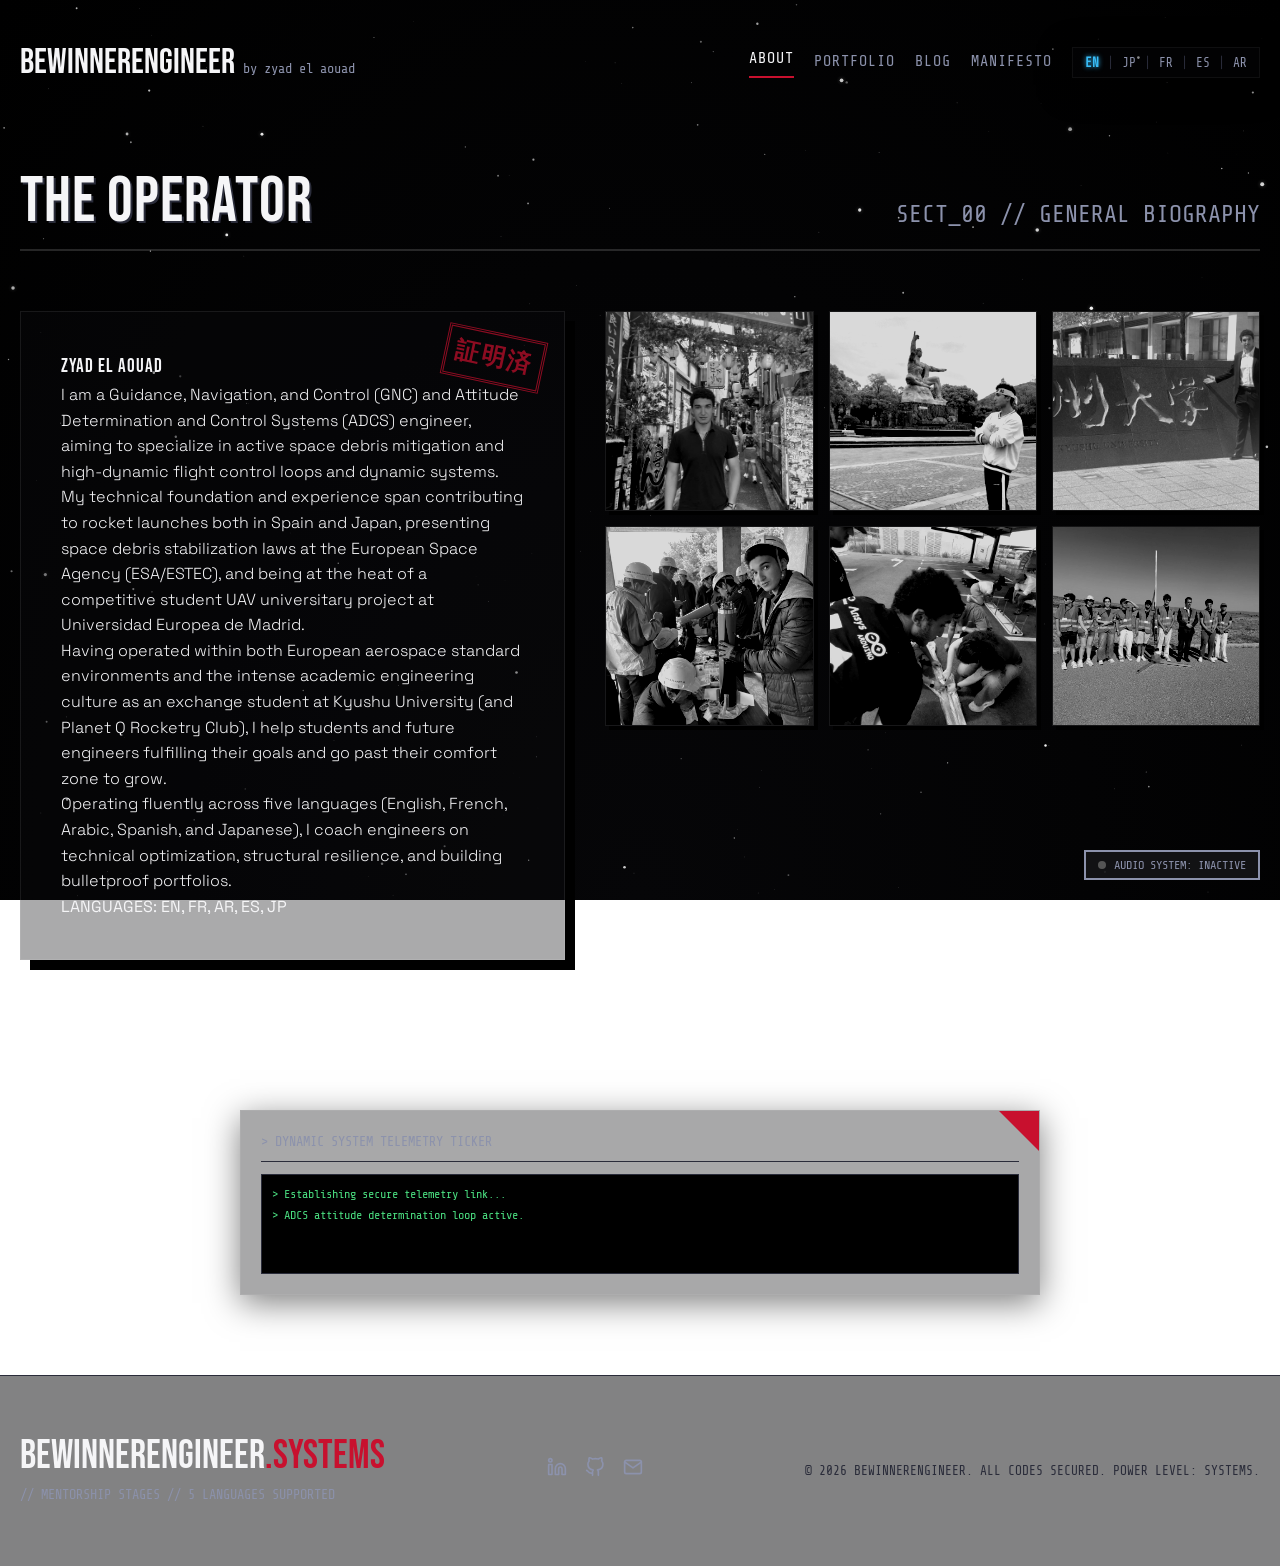
==== about.html @ 424be641 "Academic presentation: temporarily hide business, services, pricing, and Dojo pages/sections for gra" ====
<!DOCTYPE html>
<html lang="en">
<head>
    <meta charset="UTF-8">
    <meta name="viewport" content="width=device-width, initial-scale=1.0">
    <meta name="description" content="BeWinnerEngineer. High-intensity aerospace GNC mentorship, career portfolio armor, and emotional resilience coaching for future engineers.">
    <title>BeWinnerEngineer | About the Operator</title>
    
    <!-- Google Fonts for English/Latin & Cairo for Arabic -->
    <link rel="preconnect" href="https://fonts.googleapis.com">
    <link rel="preconnect" href="https://fonts.gstatic.com" crossorigin>
    <link href="https://fonts.googleapis.com/css2?family=Cairo:wght@400;700;900&family=Outfit:wght@400;700;900&display=swap" rel="stylesheet">
    
    <!-- CSS Stylesheet -->
    <link rel="stylesheet" href="index.css?v=2.1">
    
    <!-- Responsive mobile/tablet stylesheet overrides -->
    <style>
        /* Responsive typography scaling */
        .hero-title {
            font-size: clamp(2.2rem, 7vw, 4.8rem) !important;
        }
        .hero-description {
            font-size: clamp(1rem, 3.5vw, 1.25rem) !important;
        }
        
        /* Mobile Navigation stack */
        @media (max-width: 768px) {
            header {
                position: relative !important;
                padding: 15px 0 !important;
            }
            header .manga-container {
                flex-direction: column !important;
                gap: 15px !important;
                text-align: center !important;
            }
            header nav {
                flex-direction: column !important;
                gap: 10px !important;
                width: 100% !important;
                margin-top: 10px !important;
            }
            header .lang-selector-group {
                width: 100% !important;
                justify-content: center !important;
            }
            header .btn-bankai {
                width: 100% !important;
                text-align: center !important;
                margin: 0 !important;
                box-sizing: border-box !important;
            }
            main {
                padding-top: 40px !important;
            }
        }

        /* Responsive Grid layouts */
        @media (max-width: 992px) {
            .teaser-pillars .dojo-grid {
                grid-template-columns: 1fr !important;
                gap: 20px !important;
            }
            .monetization-wrapper {
                grid-template-columns: 1fr !important;
                gap: 30px !important;
            }
            #dojo .dojo-grid {
                grid-template-columns: 1fr !important;
                gap: 25px !important;
            }
        }

        /* Mobile layout styling overrides */
        @media (max-width: 600px) {
            .manga-panel {
                grid-template-columns: 1fr !important;
                padding: 20px !important;
            }
            .manga-grid {
                grid-template-columns: 1fr !important;
                gap: 20px !important;
            }
        }
    </style>
</head>
<body class="teaser-body-wrapper">

    <!-- Twinkling Starfield Canvas Overlay -->
    <canvas id="speed-lines-canvas"></canvas>

    <!-- Header / Nav -->
    <header style="position: absolute; top: 0; left: 0; width: 100%; z-index: 10; padding: 25px 0;">
        <div class="manga-container" style="display: flex; justify-content: space-between; align-items: center;">
            <div style="display: flex; align-items: baseline; gap: 8px;">
                <a href="index.html" class="footer-logo" style="font-size: 2.2rem; text-decoration: none; color: inherit;" data-i18n="teaser-logo">
                    BeWinnerEngineer<span style="color: var(--crimson);">.SYS</span>
                </a>
                <span style="font-size: 0.85rem; font-family: var(--font-mono); color: var(--steel); white-space: nowrap;">by zyad el aouad</span>
            </div>
            
            <nav style="display: flex; gap: 20px; align-items: center; flex-wrap: wrap;">
                <a href="about.html" class="footer-link active-nav-link" style="font-size: 0.95rem; letter-spacing: 1px;" data-i18n="nav-about">ABOUT</a>
                <a href="portfolio.html" class="footer-link" style="font-size: 0.95rem; letter-spacing: 1px;" data-i18n="nav-portfolio">PORTFOLIO</a>
                <a href="blog.html" class="footer-link" style="font-size: 0.95rem; letter-spacing: 1px;" data-i18n="nav-blog">BLOG</a>
                <a href="manifesto.html" class="footer-link" style="font-size: 0.95rem; letter-spacing: 1px;" data-i18n="nav-manifesto">MANIFESTO</a>
                
                <!-- Sleek Monospace Language Picker -->
                <div class="lang-selector-group" style="display: flex; align-items: center; gap: 6px; border: 1px solid var(--steel-dark); padding: 4px 8px; background-color: rgba(10, 10, 12, 0.8);">
                    <button class="lang-btn active" data-lang="en">EN</button>
                    <span style="color: var(--steel-dark); font-size: 0.8rem;">|</span>
                    <button class="lang-btn" data-lang="jp">JP</button>
                    <span style="color: var(--steel-dark); font-size: 0.8rem;">|</span>
                    <button class="lang-btn" data-lang="fr">FR</button>
                    <span style="color: var(--steel-dark); font-size: 0.8rem;">|</span>
                    <button class="lang-btn" data-lang="es">ES</button>
                    <span style="color: var(--steel-dark); font-size: 0.8rem;">|</span>
                    <button class="lang-btn" data-lang="ar">AR</button>
                </div>
            </nav>
        </div>
    </header>

    <main class="manga-container" style="padding-top: 130px; padding-bottom: 80px;">
        
        <!-- THE OPERATOR (ABOUT) -->
        <section id="about" style="padding: 40px 0 60px 0;">
            <div class="section-title-wrapper">
                <h2 class="section-title" data-i18n="about-title">THE <span>OPERATOR</span></h2>
                <div class="section-num" data-i18n="about-num">SECT_00 // GENERAL BIOGRAPHY</div>
            </div>

            <div class="about-grid">
                <div class="about-bio-panel manga-outline">
                    <div class="japanese-stamp" style="font-size: 1.5rem; top: 20px; right: 20px;">証明済</div>
                    <h3 data-i18n="about-name">ZYAD EL AOUAD</h3>
                    <p class="about-para" data-i18n="about-para-1">
                        I am a Guidance, Navigation, and Control (GNC) and Attitude Determination and Control Systems (ADCS) engineer, aiming to specialize in active space debris mitigation and high-dynamic flight control loops and dynamic systems. My technical foundation and experience span contributing to rocket launches both in Spain and Japan, presenting space debris stabilization laws at the European Space Agency (ESA/ESTEC), and being at the heat of a competitive student UAV universitary project at Universidad Europea de Madrid.
                    </p>
                    <p class="about-para" data-i18n="about-para-2">
                        Having operated within both European aerospace standard environments and the intense academic engineering culture as an exchange student at Kyushu University (and Planet Q Rocketry Club), I help students and future engineers fulfilling their goals and go past their comfort zone to grow.
                    </p>
                    <p class="about-para" data-i18n="about-para-3">
                        Operating fluently across five languages (English, French, Arabic, Spanish, and Japanese), I coach engineers on technical optimization, structural resilience, and building bulletproof portfolios.
                    </p>
                    <div class="about-meta" data-i18n="about-langs">LANGUAGES: EN, FR, AR, ES, JP</div>
                </div>

                <!-- Gallery Grid -->
                <div class="about-gallery">
                    <div class="gallery-item manga-outline">
                        <img src="assets/zyad_rocket_1.jpeg" alt="Kyushu University Exchange 2024-2025">
                        <div class="gallery-caption">// KYUSHU UNIVERSITY EXCHANGE 2024-2025</div>
                    </div>
                    <div class="gallery-item manga-outline">
                        <img src="assets/zyad_lab_2.jpg" alt="Nagasaki University trip">
                        <div class="gallery-caption">// NAGASAKI UNIVERSITY TRIP</div>
                    </div>
                    <div class="gallery-item manga-outline">
                        <img src="assets/zyad_lab_3.jpeg" alt="Kyushu University entrance ceremony">
                        <div class="gallery-caption">// ENTRANCE CEREMONY</div>
                    </div>
                    <div class="gallery-item manga-outline">
                        <img src="assets/planet_q_assembly.jpg" alt="Planet Q Hybrid Rocket Assembly">
                        <div class="gallery-caption">// PLANET Q HYBRID ROCKET ASSEMBLY</div>
                    </div>
                    <div class="gallery-item manga-outline">
                        <img src="assets/space_division_assembly.jpg" alt="SpaceDivision Hybrid Rocket Assembly">
                        <div class="gallery-caption">// SPACEDIVISION HYBRID ROCKET ASSEMBLY</div>
                    </div>
                    <div class="gallery-item manga-outline">
                        <img src="assets/teruel_airport.jpg" alt="Teruel Airport">
                        <div class="gallery-caption">// TERUEL AIRPORT</div>
                    </div>
                </div>
            </div>
        </section>

        <!-- Dynamic Live Ticker Overlay -->
        <div class="hero-dashboard manga-outline" style="max-width: 800px; margin: 40px auto 0 auto; padding: 20px; background-color: #07080b;">
            <div class="dashboard-header" style="border-bottom: 1px solid var(--steel-dark); padding-bottom: 8px; margin-bottom: 12px;">
                <span data-i18n="teaser-feed-header">> DYNAMIC SYSTEM TELEMETRY TICKER</span>
            </div>
            <div class="telemetry-feed" id="telemetry-log" style="height: 100px; color: var(--terminal-green);">
                <div class="telemetry-line">> Establishing secure telemetry link...</div>
                <div class="telemetry-line">> ADCS attitude determination loop active.</div>
            </div>
        </div>

    </main>

    <!-- FOOTER -->
    <footer style="border-top: 1px solid var(--steel-dark); padding: 40px 0;">
        <div class="manga-container" style="display: flex; justify-content: space-between; align-items: center; flex-wrap: wrap; gap: 20px;">
            <div>
                <a href="index.html" class="footer-logo" style="text-decoration: none; color: inherit;">
                    BeWinnerEngineer<span style="color: var(--crimson);">.SYSTEMS</span>
                </a>
                <p style="color: var(--steel); font-family: var(--font-mono); font-size: 0.85rem; margin-top: 8px;" data-i18n="teaser-footer-sub">
                    // MENTORSHIP STAGES // 5 LANGUAGES SUPPORTED
                </p>
            </div>
            
            <div class="footer-socials" style="display: flex; gap: 18px; align-items: center;">
                <a href="https://www.linkedin.com/in/zyad-el-aouad/" target="_blank" rel="noopener noreferrer" class="social-link" title="LinkedIn" style="color: var(--steel); transition: color 0.2s ease;">
                    <svg xmlns="http://www.w3.org/2000/svg" width="20" height="20" viewBox="0 0 24 24" fill="none" stroke="currentColor" stroke-width="2" stroke-linecap="round" stroke-linejoin="round"><path d="M16 8a6 6 0 0 1 6 6v7h-4v-7a2 2 0 0 0-2-2 2 2 0 0 0-2 2v7h-4v-7a6 6 0 0 1 6-6z"/><rect x="2" y="9" width="4" height="12"/><circle cx="4" cy="4" r="2"/></svg>
                </a>
                <a href="https://github.com/ZyadElAouad" target="_blank" rel="noopener noreferrer" class="social-link" title="GitHub" style="color: var(--steel); transition: color 0.2s ease;">
                    <svg xmlns="http://www.w3.org/2000/svg" width="20" height="20" viewBox="0 0 24 24" fill="none" stroke="currentColor" stroke-width="2" stroke-linecap="round" stroke-linejoin="round"><path d="M9 19c-5 1.5-5-2.5-7-3m14 6v-3.87a3.37 3.37 0 0 0-.94-2.61c3.14-.35 6.44-1.54 6.44-7A5.44 5.44 0 0 0 20 4.77 5.07 5.07 0 0 0 19.91 1S18.73.65 16 2.48a13.38 13.38 0 0 0-7 0C6.27.65 5.09 1 5.09 1A5.07 5.07 0 0 0 5 4.77a5.44 5.44 0 0 0-1.5 3.78c0 5.42 3.3 6.61 6.44 7A3.37 3.37 0 0 0 9 18.13V22"/></svg>
                </a>
                <a href="mailto:elaouadzyad@gmail.com" class="social-link" title="Email" style="color: var(--steel); transition: color 0.2s ease;">
                    <svg xmlns="http://www.w3.org/2000/svg" width="20" height="20" viewBox="0 0 24 24" fill="none" stroke="currentColor" stroke-width="2" stroke-linecap="round" stroke-linejoin="round"><path d="M4 4h16c1.1 0 2 .9 2 2v12c0 1.1-.9 2-2 2H4c-1.1 0-2-.9-2-2V6c0-1.1.9-2 2-2z"/><path d="M22 6l-10 7L2 6"/></svg>
                </a>
            </div>

            <div class="footer-copy" style="font-family: var(--font-mono); font-size: 0.8rem; color: var(--steel-dark); margin: 0;" data-i18n="teaser-footer-copy">
                &copy; 2026 BEWINNERENGINEER. ALL CODES SECURED. POWER LEVEL: SYSTEMS.
            </div>
        </div>
    </footer>



    <!-- GENERAL DIALOG/DRAWER BLUEPRINT MODAL -->
    <div class="modal-overlay" id="blueprint-modal">
        <div class="terminal-box manga-outline" style="border-color: var(--steel); max-width: 800px; width: 100%;">
            <div class="terminal-header" style="background-color: var(--steel-dark); display: flex; justify-content: space-between; align-items: center;">
                <div style="display: flex; align-items: center; gap: 12px;">
                    <div class="terminal-dots">
                        <span class="dot dot-red"></span>
                        <span class="dot" style="background-color:#555;"></span>
                        <span class="dot" style="background-color:#555;"></span>
                    </div>
                    <span id="blueprint-header-title">BLUEPRINT_SPEC_READER.EXE</span>
                </div>
                <div style="display: flex; align-items: center; gap: 15px;">
                    <button class="terminal-btn-submit" id="edit-active-blog-btn" style="font-size: 0.75rem; padding: 4px 10px; width: auto; border-color: var(--accent-gold); color: var(--accent-gold); display: none; margin: 0;">EDIT LOG</button>
                    <button class="terminal-close" id="close-blueprint" style="font-size: 1.5rem; line-height: 1;">&times;</button>
                </div>
            </div>
            
            <div class="terminal-body" style="max-height: 80vh; overflow-y: auto; padding: 0;">
                <!-- Main Content Body -->
                <div id="blueprint-body-content" style="padding: 25px;">
                    <!-- Dynamic Content Injection -->
                </div>

                <!-- Dynamic Telemetry Comments Thread -->
                <div id="blueprint-comments-block" style="padding: 25px; border-top: 2px dashed var(--steel-dark); background-color: #07080b;">
                    <!-- Dynamic Comments Injection -->
                </div>
            </div>
        </div>
    </div>

    <!-- Web Audio API Synth Toggle (Mute/Unmute in corner) -->
    <div style="position: fixed; bottom: 20px; right: 20px; z-index: 50;">
        <button id="audio-toggle" style="background-color: rgba(20, 20, 23, 0.9); border: 2px solid var(--steel); color: var(--steel); font-family: var(--font-mono); font-size: 0.75rem; padding: 6px 12px; cursor: pointer; display: flex; align-items: center; gap: 8px;">
            <span id="audio-status-indicator" style="display:inline-block; width:8px; height:8px; border-radius:50%; background-color:#555;"></span>
            <span>AUDIO SYSTEM: INACTIVE</span>
        </button>
    </div>

    <!-- JS Core scripts -->
    <script src="translations.js?v=2.1"></script>
    <script src="app.js?v=2.1"></script>
</body>
</html>
---- index.css ----
@import url('https://fonts.googleapis.com/css2?family=Bebas+Neue&family=Share+Tech+Mono&family=Space+Grotesk:wght@300;400;600;700&display=swap');

/* --- CUSTOM PROPERTIES --- */
:root {
    --bg-darkest: rgba(2, 2, 4, 0.4);
    --bg-dark: rgba(6, 6, 9, 0.5);
    --bg-card: rgba(12, 12, 16, 0.35);
    --bg-panel: rgba(18, 18, 24, 0.4);
    --crimson: #c8102e;
    --crimson-hover: #e50914;
    --crimson-glow: rgba(200, 16, 46, 0.25);
    --crimson-glow-strong: rgba(200, 16, 46, 0.7);
    --steel: #8c92ac;
    --steel-dark: #2a2c3a;
    --text-light: #f5f5f7;
    --text-muted: #9fa4bc;
    --accent-cyan: #38bdf8;
    --accent-gold: #dfb15b;
    --terminal-green: #4ade80;
    
    --font-heading: 'Bebas Neue', sans-serif;
    --font-body: 'Space Grotesk', sans-serif;
    --font-mono: 'Share Tech Mono', monospace;
    
    --manga-border: 1px solid rgba(255, 255, 255, 0.08);
    --manga-border-thick: 2px solid rgba(255, 255, 255, 0.15);
    --manga-border-crimson: 1px solid rgba(200, 16, 46, 0.3);
}

/* --- RESET & FOUNDATION --- */
* {
    box-sizing: border-box;
    margin: 0;
    padding: 0;
    scroll-behavior: smooth;
}

body {
    background: radial-gradient(ellipse at bottom, #060608 0%, #000000 100%) !important;
    background-attachment: fixed !important;
    color: var(--text-light);
    font-family: var(--font-body);
    overflow-x: hidden;
    line-height: 1.6;
    animation: bodyFadeIn 0.5s ease-out forwards;
}

@keyframes bodyFadeIn {
    from {
        opacity: 0;
    }
    to {
        opacity: 1;
    }
}

/* Custom Scrollbar */
::-webkit-scrollbar {
    width: 10px;
}
::-webkit-scrollbar-track {
    background: var(--bg-darkest);
}
::-webkit-scrollbar-thumb {
    background: var(--steel-dark);
    border: 2px solid var(--bg-darkest);
}
::-webkit-scrollbar-thumb:hover {
    background: var(--crimson);
}

/* --- TYPOGRAPHY --- */
h1, h2, h3, h4, h5, h6 {
    font-family: var(--font-heading);
    letter-spacing: 1px;
    font-weight: 400;
}

p {
    font-weight: 300;
}

/* --- SPEED LINES CANVAS & LAYOUT UTILITIES --- */
#speed-lines-canvas {
    position: fixed;
    top: 0;
    left: 0;
    width: 100vw;
    height: 100vh;
    z-index: 1;
    pointer-events: none;
    opacity: 0.95;
}

.blueprint-grid {
    position: absolute;
    top: 0;
    left: 0;
    width: 100%;
    height: 100%;
    background-image: 
        linear-gradient(rgba(140, 146, 172, 0.04) 1px, transparent 1px),
        linear-gradient(90deg, rgba(140, 146, 172, 0.04) 1px, transparent 1px);
    background-size: 40px 40px;
    pointer-events: none;
    z-index: 0;
}

/* Heavy Manga Page Container */
.manga-container {
    max-width: 1300px;
    margin: 0 auto;
    padding: 20px;
    position: relative;
    z-index: 2;
}

/* --- SHONEN DECORATIVE ELEMENTS --- */
.manga-outline {
    border: var(--manga-border-thick);
    box-shadow: 10px 10px 0px #000;
    transition: all 0.3s cubic-bezier(0.175, 0.885, 0.32, 1.275);
}

.manga-panel {
    background-color: var(--bg-card);
    border: var(--manga-border);
    position: relative;
    padding: 30px;
    overflow: hidden;
    margin-bottom: 30px;
}

/* Diagonal cut panel using clip-path */
.diagonal-cut {
    clip-path: polygon(0 0, 100% 0, 96% 100%, 0% 100%);
}

.badge-crimson {
    background-color: var(--crimson);
    color: var(--text-light);
    font-family: var(--font-heading);
    font-size: 1.2rem;
    padding: 4px 12px;
    display: inline-block;
    border: 2px solid var(--text-light);
    transform: rotate(-1.5deg);
    text-transform: uppercase;
}

.japanese-stamp {
    position: absolute;
    right: 20px;
    top: 20px;
    border: 3px double var(--crimson);
    color: var(--crimson);
    font-family: var(--font-heading);
    padding: 4px 8px;
    font-size: 1.4rem;
    font-weight: bold;
    text-transform: uppercase;
    transform: rotate(12deg);
    opacity: 0.7;
    pointer-events: none;
    letter-spacing: 2px;
}

/* --- HERO SECTION: THE GATE --- */
.hero-wrapper {
    min-height: 100vh;
    display: grid;
    grid-template-columns: 1.2fr 0.8fr;
    gap: 40px;
    align-items: center;
    padding-top: 100px;
    padding-bottom: 80px;
}

@media (max-width: 1024px) {
    .hero-wrapper {
        grid-template-columns: 1fr;
        padding-top: 60px;
    }
}

.hero-main {
    position: relative;
}

.hero-subtext {
    font-family: var(--font-mono);
    color: var(--accent-cyan);
    font-size: 1rem;
    margin-bottom: 10px;
    text-transform: uppercase;
    letter-spacing: 3px;
    display: flex;
    align-items: center;
    gap: 10px;
}

.hero-subtext::before {
    content: '';
    display: inline-block;
    width: 8px;
    height: 8px;
    background-color: var(--accent-cyan);
    box-shadow: 0 0 8px var(--accent-cyan);
}

.hero-title {
    font-size: 5.5rem;
    line-height: 0.9;
    margin-bottom: 20px;
    text-transform: uppercase;
    color: var(--text-light);
    text-shadow: 3px 3px 0px var(--crimson);
    position: relative;
}

.hero-title span {
    display: block;
    color: var(--text-light);
}

.hero-title span.crimson-text {
    color: var(--crimson);
    text-shadow: 3px 3px 0px var(--text-light);
}

.hero-description {
    font-size: 1.25rem;
    color: var(--text-muted);
    margin-bottom: 35px;
    max-width: 600px;
}

/* Call to Action Button */
.btn-bankai {
    display: inline-block;
    background-color: var(--crimson);
    color: var(--text-light);
    font-family: var(--font-heading);
    font-size: 2rem;
    padding: 12px 35px;
    border: var(--manga-border);
    cursor: pointer;
    text-decoration: none;
    position: relative;
    overflow: hidden;
    transition: all 0.2s ease-in-out;
    box-shadow: 5px 5px 0px var(--text-light);
    letter-spacing: 2px;
}

.btn-bankai:hover {
    transform: translate(-2px, -2px);
    box-shadow: 7px 7px 0px var(--text-light);
    background-color: var(--crimson-hover);
}

.btn-bankai:active {
    transform: translate(3px, 3px);
    box-shadow: 2px 2px 0px var(--text-light);
}

.btn-bankai::after {
    content: '';
    position: absolute;
    top: -50%;
    left: -60%;
    width: 20%;
    height: 200%;
    background: rgba(255, 255, 255, 0.2);
    transform: rotate(30deg);
    transition: all 0.5s ease;
}

.btn-bankai:hover::after {
    left: 140%;
}

.btn-secondary {
    display: inline-block;
    background-color: transparent;
    color: var(--text-light);
    font-family: var(--font-heading);
    font-size: 2rem;
    padding: 12px 35px;
    border: 1px solid var(--text-light);
    cursor: pointer;
    text-decoration: none;
    position: relative;
    overflow: hidden;
    transition: all 0.2s ease-in-out;
    box-shadow: 5px 5px 0px var(--text-light);
    letter-spacing: 2px;
}

.btn-secondary:hover {
    transform: translate(-2px, -2px);
    box-shadow: 7px 7px 0px var(--accent-cyan);
    border-color: var(--accent-cyan);
    color: var(--accent-cyan);
    background-color: rgba(56, 189, 248, 0.05);
}

.btn-secondary:active {
    transform: translate(3px, 3px);
    box-shadow: 2px 2px 0px var(--accent-cyan);
}

.btn-secondary::after {
    content: '';
    position: absolute;
    top: -50%;
    left: -60%;
    width: 20%;
    height: 200%;
    background: rgba(56, 189, 248, 0.15);
    transform: rotate(30deg);
    transition: all 0.5s ease;
}

.btn-secondary:hover::after {
    left: 140%;
}

/* Hero Stats Dashboard Card */
.hero-dashboard {
    background-color: var(--bg-panel);
    border: var(--manga-border);
    padding: 25px;
    position: relative;
    box-shadow: 8px 8px 0px #000;
}

.hero-dashboard::after {
    content: '';
    position: absolute;
    top: 0;
    right: 0;
    width: 0;
    height: 0;
    border-style: solid;
    border-width: 0 40px 40px 0;
    border-color: transparent var(--crimson) transparent transparent;
}

.dashboard-header {
    font-family: var(--font-mono);
    color: var(--steel);
    font-size: 0.85rem;
    border-bottom: 1px solid var(--steel-dark);
    padding-bottom: 10px;
    margin-bottom: 20px;
    display: flex;
    justify-content: space-between;
}

.avatar-container {
    width: 100%;
    height: 250px;
    border: var(--manga-border);
    margin-bottom: 20px;
    position: relative;
    overflow: hidden;
    background-color: #000;
}

.avatar-img {
    width: 100%;
    height: 100%;
    object-fit: cover;
    object-position: center;
    filter: grayscale(100%) contrast(140%);
    transition: filter 0.5s ease;
}

.avatar-container:hover .avatar-img {
    filter: grayscale(0%) contrast(110%);
}

.stat-item {
    margin-bottom: 15px;
}

.stat-label {
    display: flex;
    justify-content: space-between;
    font-family: var(--font-mono);
    font-size: 0.9rem;
    margin-bottom: 5px;
}

.stat-name {
    color: var(--text-light);
    text-transform: uppercase;
}

.stat-val {
    color: var(--crimson);
    font-weight: bold;
}

.stat-bar-container {
    width: 100%;
    height: 10px;
    background-color: #000;
    border: 1px solid var(--steel-dark);
    overflow: hidden;
    position: relative;
}

.stat-bar-fill {
    height: 100%;
    background-color: var(--crimson);
    width: 0%; /* Animated on load via JS */
    transition: width 1.5s cubic-bezier(0.1, 1, 0.1, 1);
    box-shadow: 0 0 10px var(--crimson-glow);
}

.stat-bar-fill.cyan-fill {
    background-color: var(--accent-cyan);
    box-shadow: 0 0 10px rgba(0, 255, 204, 0.4);
}

.stat-bar-fill.gold-fill {
    background-color: var(--accent-gold);
    box-shadow: 0 0 10px rgba(255, 215, 0, 0.4);
}

.telemetry-feed {
    font-family: var(--font-mono);
    background-color: #000;
    border: 1px solid var(--steel-dark);
    padding: 10px;
    height: 90px;
    overflow-y: hidden;
    font-size: 0.75rem;
    color: var(--terminal-green);
}

.telemetry-line {
    white-space: nowrap;
    overflow: hidden;
    text-overflow: ellipsis;
    margin-bottom: 2px;
}

/* --- SECTION GENERAL --- */
.section-title-wrapper {
    margin-bottom: 60px;
    position: relative;
    border-bottom: var(--manga-border-thick);
    padding-bottom: 15px;
    display: flex;
    justify-content: space-between;
    align-items: flex-end;
}

.section-num {
    font-family: var(--font-mono);
    font-size: 1.5rem;
    color: var(--steel);
}

.section-title {
    font-size: 4rem;
    text-transform: uppercase;
    line-height: 1;
    color: var(--text-light);
    text-shadow: 2px 2px 0px var(--steel-dark);
}

.section-title span {
    color: var(--crimson);
}

/* --- THE DOJO (SERVICES) --- */
.dojo-grid {
    display: grid;
    grid-template-columns: repeat(2, 1fr);
    gap: 30px;
}

@media (max-width: 768px) {
    .dojo-grid {
        grid-template-columns: 1fr;
    }
}

.dojo-panel {
    background-color: var(--bg-card);
    border: var(--manga-border);
    padding: 35px;
    position: relative;
    display: flex;
    flex-direction: column;
    justify-content: space-between;
    transition: all 0.3s ease;
    min-height: 380px;
}

.dojo-panel::before {
    content: '';
    position: absolute;
    top: 0;
    left: 0;
    width: 4px;
    height: 100%;
    background-color: var(--steel);
    transition: all 0.3s ease;
}

.dojo-panel:hover {
    border-color: var(--crimson);
    transform: translate(-5px, -5px);
    box-shadow: 8px 8px 0px var(--crimson);
}

.dojo-panel:hover::before {
    background-color: var(--crimson);
    box-shadow: 0 0 10px var(--crimson-glow-strong);
}

.dojo-panel-header {
    display: flex;
    justify-content: space-between;
    align-items: flex-start;
    margin-bottom: 20px;
}

.dojo-tag {
    font-family: var(--font-mono);
    font-size: 0.8rem;
    color: var(--accent-cyan);
    text-transform: uppercase;
    letter-spacing: 2px;
}

.dojo-rank {
    font-family: var(--font-heading);
    font-size: 2rem;
    color: var(--steel-dark);
    line-height: 1;
}

.dojo-panel:hover .dojo-rank {
    color: var(--crimson);
}

.dojo-title {
    font-size: 2.5rem;
    line-height: 1.1;
    margin-bottom: 15px;
    text-transform: uppercase;
}

.dojo-desc {
    color: var(--text-muted);
    font-size: 1rem;
    margin-bottom: 25px;
    flex-grow: 1;
}

.dojo-skills-list {
    display: flex;
    flex-wrap: wrap;
    gap: 8px;
    list-style: none;
    margin-bottom: 25px;
}

.dojo-skill-badge {
    font-family: var(--font-mono);
    font-size: 0.75rem;
    background-color: var(--bg-panel);
    border: 1px solid var(--steel-dark);
    padding: 4px 10px;
    color: var(--text-light);
    text-transform: uppercase;
}

.dojo-panel:hover .dojo-skill-badge {
    border-color: rgba(229, 9, 20, 0.4);
    color: var(--crimson-hover);
}

.dojo-footer {
    display: flex;
    justify-content: space-between;
    align-items: center;
    border-top: 1px solid var(--steel-dark);
    padding-top: 20px;
    font-family: var(--font-mono);
}

.dojo-price {
    font-size: 1.1rem;
    color: var(--text-light);
}

.dojo-price span {
    color: var(--accent-gold);
    font-weight: bold;
}

.dojo-action {
    color: var(--crimson);
    text-decoration: none;
    font-weight: bold;
    text-transform: uppercase;
    font-size: 0.9rem;
    display: flex;
    align-items: center;
    gap: 5px;
    transition: transform 0.2s ease;
}

.dojo-action:hover {
    transform: translateX(5px);
    color: var(--crimson-hover);
}

/* --- THE PORTFOLIO --- */
.portfolio-intro {
    max-width: 800px;
    color: var(--text-muted);
    margin-bottom: 40px;
    font-size: 1.15rem;
}

.manga-grid {
    display: grid;
    grid-template-columns: 1.2fr 0.8fr;
    gap: 30px;
    margin-bottom: 30px;
}

@media (max-width: 1024px) {
    .manga-grid {
        grid-template-columns: 1fr;
    }
}

.portfolio-card {
    background-color: var(--bg-card);
    border: var(--manga-border);
    position: relative;
    overflow: hidden;
    display: flex;
    flex-direction: column;
    min-height: 480px;
    box-shadow: 8px 8px 0px #000;
    transition: all 0.3s ease;
}

.portfolio-card:hover {
    border-color: var(--crimson);
    transform: translate(-5px, -5px);
    box-shadow: 12px 12px 0px rgba(0, 0, 0, 0.9);
}

.portfolio-img-box {
    width: 100%;
    height: 260px;
    position: relative;
    overflow: hidden;
    border-bottom: var(--manga-border);
}

.portfolio-img {
    width: 100%;
    height: 100%;
    object-fit: cover;
    filter: grayscale(100%) contrast(150%) brightness(90%);
    transition: all 0.5s ease;
}

.portfolio-card:hover .portfolio-img {
    filter: grayscale(20%) contrast(120%) brightness(100%);
    transform: scale(1.05);
}

.portfolio-overlay {
    position: absolute;
    top: 15px;
    left: 15px;
    z-index: 2;
}

.portfolio-card-content {
    padding: 25px;
    display: flex;
    flex-direction: column;
    justify-content: space-between;
    flex-grow: 1;
}

.portfolio-title {
    font-size: 2.2rem;
    text-transform: uppercase;
    margin-bottom: 10px;
    line-height: 1.1;
    color: var(--text-light);
}

.portfolio-desc {
    color: var(--text-muted);
    font-size: 0.95rem;
    margin-bottom: 20px;
    line-height: 1.5;
}

.portfolio-tags {
    display: flex;
    flex-wrap: wrap;
    gap: 8px;
    margin-bottom: 20px;
}

.portfolio-tag {
    font-family: var(--font-mono);
    font-size: 0.7rem;
    background-color: var(--bg-panel);
    border: 1px solid var(--steel-dark);
    padding: 3px 8px;
    text-transform: uppercase;
}

.portfolio-btn-trigger {
    background: none;
    border: var(--manga-border);
    color: var(--text-light);
    font-family: var(--font-heading);
    font-size: 1.4rem;
    padding: 8px 18px;
    cursor: pointer;
    text-transform: uppercase;
    align-self: flex-start;
    position: relative;
    overflow: hidden;
    transition: all 0.2s ease;
    background-color: var(--bg-panel);
}

.portfolio-btn-trigger:hover {
    background-color: var(--crimson);
    color: var(--text-light);
    border-color: var(--text-light);
}

/* Secondary Blueprint Info Card */
.blueprint-card {
    background-color: #0b0c10;
    border: 2px dashed var(--steel);
    padding: 30px;
    position: relative;
    display: flex;
    flex-direction: column;
    justify-content: center;
    min-height: 480px;
    color: var(--text-muted);
}

.blueprint-header {
    font-family: var(--font-mono);
    font-size: 1rem;
    color: var(--accent-cyan);
    margin-bottom: 20px;
    border-bottom: 1px solid var(--steel-dark);
    padding-bottom: 10px;
    text-transform: uppercase;
}

.blueprint-meta {
    font-family: var(--font-mono);
    font-size: 0.8rem;
    line-height: 2;
    margin-bottom: 25px;
}

.blueprint-title-big {
    font-family: var(--font-heading);
    font-size: 3rem;
    color: var(--text-light);
    line-height: 1;
    margin-bottom: 15px;
    text-transform: uppercase;
}

.blueprint-spec-grid {
    display: grid;
    grid-template-columns: repeat(2, 1fr);
    gap: 15px;
    margin-top: auto;
}

.blueprint-spec {
    border-left: 2px solid var(--accent-cyan);
    padding-left: 10px;
}

.blueprint-spec-label {
    font-family: var(--font-mono);
    font-size: 0.75rem;
    color: var(--steel);
    text-transform: uppercase;
}

.blueprint-spec-val {
    font-size: 0.95rem;
    font-weight: bold;
    color: var(--text-light);
}

/* --- MANIFESTO --- */
.manifesto-section {
    position: relative;
    padding: 80px 0;
    margin: 80px 0;
}

.manifesto-panel {
    background-color: var(--bg-panel);
    border: var(--manga-border-thick);
    padding: 60px 40px;
    position: relative;
    box-shadow: 15px 15px 0px #000;
}

.manifesto-title-large {
    font-size: 6.5rem;
    line-height: 0.9;
    text-transform: uppercase;
    color: var(--text-light);
    margin-bottom: 40px;
    text-shadow: 4px 4px 0px var(--crimson);
}

.manifesto-grid {
    display: grid;
    grid-template-columns: 1fr 1fr;
    gap: 50px;
}

@media (max-width: 768px) {
    .manifesto-grid {
        grid-template-columns: 1fr;
        gap: 30px;
    }
    .manifesto-title-large {
        font-size: 4rem;
    }
}

.manifesto-body {
    font-size: 1.15rem;
    color: var(--text-muted);
}

.manifesto-body p {
    margin-bottom: 25px;
}

.manifesto-quote {
    font-family: var(--font-heading);
    font-size: 3rem;
    color: var(--text-light);
    line-height: 1.1;
    border-left: 5px solid var(--crimson);
    padding-left: 25px;
    display: flex;
    flex-direction: column;
    justify-content: center;
}

.manifesto-quote span {
    font-family: var(--font-mono);
    font-size: 1rem;
    color: var(--steel);
    margin-top: 15px;
    text-transform: uppercase;
}

/* --- THE DOJO MODAL (TERMINAL INTERFACE) --- */
.modal-overlay {
    position: fixed;
    top: 0;
    left: 0;
    width: 100vw;
    height: 100vh;
    background-color: rgba(0, 0, 0, 0.92);
    z-index: 100;
    display: flex;
    justify-content: center;
    align-items: center;
    padding: 20px;
    opacity: 0;
    pointer-events: none;
    transition: opacity 0.3s ease;
}

.modal-overlay.active {
    opacity: 1;
    pointer-events: all;
}

.terminal-box {
    background-color: #050507;
    border: 3px solid var(--steel);
    width: 100%;
    max-width: 700px;
    box-shadow: 0 0 30px rgba(0, 255, 204, 0.15);
    display: flex;
    flex-direction: column;
    position: relative;
    max-height: 90vh;
    transform: scale(0.9);
    transition: transform 0.3s cubic-bezier(0.175, 0.885, 0.32, 1.275);
}

.modal-overlay.active .terminal-box {
    transform: scale(1);
    border-color: var(--accent-cyan);
}

.terminal-header {
    background-color: var(--steel-dark);
    color: var(--text-light);
    font-family: var(--font-mono);
    padding: 10px 15px;
    font-size: 0.85rem;
    display: flex;
    justify-content: space-between;
    align-items: center;
    border-bottom: 2px solid var(--steel);
}

.terminal-dots {
    display: flex;
    gap: 8px;
}

.dot {
    width: 12px;
    height: 12px;
    border-radius: 50%;
}

.dot-red { background-color: var(--crimson); }
.dot-yellow { background-color: var(--accent-gold); }
.dot-green { background-color: var(--terminal-green); }

.terminal-close {
    background: none;
    border: none;
    color: var(--text-light);
    font-size: 1.2rem;
    cursor: pointer;
    font-family: var(--font-mono);
}

.terminal-close:hover {
    color: var(--crimson);
}

.terminal-body {
    padding: 25px;
    overflow-y: auto;
    font-family: var(--font-mono);
    color: var(--text-light);
}

.terminal-banner {
    color: var(--accent-cyan);
    font-size: 0.8rem;
    white-space: pre-wrap;
    line-height: 1.2;
    margin-bottom: 20px;
}

.terminal-form-group {
    margin-bottom: 20px;
}

.terminal-label {
    display: block;
    color: var(--accent-cyan);
    font-size: 0.9rem;
    margin-bottom: 8px;
    text-transform: uppercase;
}

.terminal-input {
    width: 100%;
    background-color: #0d0d11;
    border: 1px solid var(--steel-dark);
    padding: 10px 15px;
    color: var(--text-light);
    font-family: var(--font-mono);
    font-size: 0.95rem;
}

.terminal-input:focus {
    outline: none;
    border-color: var(--accent-cyan);
    box-shadow: 0 0 8px rgba(0, 255, 204, 0.2);
}

.terminal-select {
    width: 100%;
    background-color: #0d0d11;
    border: 1px solid var(--steel-dark);
    padding: 10px 15px;
    color: var(--text-light);
    font-family: var(--font-mono);
    font-size: 0.95rem;
    appearance: none;
    cursor: pointer;
}

.terminal-select:focus {
    outline: none;
    border-color: var(--accent-cyan);
}

.terminal-btn-submit {
    background-color: transparent;
    border: 2px solid var(--accent-cyan);
    color: var(--accent-cyan);
    font-family: var(--font-mono);
    padding: 12px 25px;
    font-size: 1.1rem;
    cursor: pointer;
    text-transform: uppercase;
    width: 100%;
    transition: all 0.2s ease;
}

.terminal-btn-submit:hover {
    background-color: var(--accent-cyan);
    color: #000;
    box-shadow: 0 0 15px var(--accent-cyan);
}

.terminal-response-box {
    margin-top: 20px;
    background-color: #0d0d11;
    border: 1px solid var(--steel-dark);
    padding: 15px;
    font-size: 0.85rem;
    color: var(--terminal-green);
    display: none;
    white-space: pre-wrap;
    border-left: 4px solid var(--terminal-green);
}

/* --- TELEMETRY TERMINAL (PORTFOLIO DRAWER) --- */
.drawer-content-box {
    font-family: var(--font-mono);
    font-size: 0.9rem;
    line-height: 1.6;
}

.drawer-header {
    border-bottom: 1px solid var(--steel-dark);
    padding-bottom: 15px;
    margin-bottom: 20px;
    color: var(--accent-cyan);
}

.drawer-body p {
    margin-bottom: 15px;
}

.drawer-specs {
    margin-top: 25px;
    background-color: #0d0d11;
    border: 1px solid var(--steel-dark);
    padding: 15px;
}

/* --- FOOTER --- */
footer {
    background-color: var(--bg-dark);
    border-top: var(--manga-border-thick);
    padding: 60px 0;
    position: relative;
    z-index: 2;
}

.footer-content {
    display: flex;
    justify-content: space-between;
    align-items: center;
}

@media (max-width: 768px) {
    .footer-content {
        flex-direction: column;
        gap: 20px;
        text-align: center;
    }
}

.footer-logo {
    font-family: var(--font-heading);
    font-size: 2.5rem;
    line-height: 1;
    color: var(--text-light);
}

.footer-logo span {
    color: var(--crimson);
}

.footer-links {
    display: flex;
    gap: 20px;
    list-style: none;
}

.footer-link {
    color: var(--steel);
    text-decoration: none;
    font-family: var(--font-mono);
    font-size: 0.9rem;
    transition: color 0.2s ease;
}

.footer-link:hover {
    color: var(--crimson);
}

.footer-link.active-nav-link {
    color: var(--text-light) !important;
    border-bottom: 2px solid var(--crimson);
    padding-bottom: 4px;
}

.social-link:hover {
    color: var(--crimson) !important;
}

.footer-copy {
    font-family: var(--font-mono);
    font-size: 0.8rem;
    color: var(--steel-dark);
    margin-top: 30px;
    text-align: center;
}

/* --- ANIMATIONS AND KEYFRAMES --- */
@keyframes glitch {
    0% {
        text-shadow: 2px 2px 0px var(--crimson), -2px -2px 0px var(--accent-cyan);
    }
    50% {
        text-shadow: -2px 2px 0px var(--crimson), 2px -2px 0px var(--accent-cyan);
    }
    100% {
        text-shadow: 2px -2px 0px var(--crimson), -2px 2px 0px var(--accent-cyan);
    }
}

.glitch-hover:hover {
    animation: glitch 0.15s infinite;
}

/* --- ABOUT ME & OPERATIONS GALLERY --- */
.about-grid {
    display: grid;
    grid-template-columns: 1fr 1.2fr;
    gap: 40px;
    margin-bottom: 50px;
}

@media (max-width: 1024px) {
    .about-grid {
        grid-template-columns: 1fr;
    }
}

.about-bio-panel {
    background-color: var(--bg-card);
    border: var(--manga-border);
    padding: 40px;
    position: relative;
    display: flex;
    flex-direction: column;
    justify-content: space-between;
}

.about-bio-text {
    font-size: 1.05rem;
    color: var(--text-muted);
    line-height: 1.7;
}

.about-bio-text p {
    margin-bottom: 18px;
}

.about-gallery {
    display: grid;
    grid-template-columns: repeat(3, 1fr);
    grid-auto-rows: 200px;
    gap: 15px;
}

@media (max-width: 600px) {
    .about-gallery {
        grid-template-columns: repeat(2, 1fr);
        grid-auto-rows: 140px;
    }
}

.gallery-item {
    border: var(--manga-border);
    position: relative;
    overflow: hidden;
    cursor: pointer;
    box-shadow: 4px 4px 0px #000;
    transition: all 0.3s cubic-bezier(0.175, 0.885, 0.32, 1.275);
}

.gallery-item:hover {
    transform: scale(1.03) translate(-3px, -3px);
    box-shadow: 8px 8px 0px var(--crimson);
    border-color: var(--crimson);
    z-index: 5;
}

.gallery-item img {
    width: 100%;
    height: 100%;
    object-fit: cover;
    filter: grayscale(100%) contrast(140%) brightness(85%);
    transition: all 0.4s ease;
}

.gallery-item:hover img {
    filter: grayscale(0%) contrast(110%) brightness(100%);
}

.gallery-item-large {
    grid-column: span 2;
    grid-row: span 2;
}

.gallery-caption {
    position: absolute;
    bottom: 0;
    left: 0;
    width: 100%;
    background-color: rgba(6, 6, 9, 0.85);
    color: var(--text-light);
    font-family: var(--font-mono);
    font-size: 0.7rem;
    padding: 6px 10px;
    box-sizing: border-box;
    opacity: 0;
    transform: translateY(100%);
    transition: opacity 0.3s ease, transform 0.3s cubic-bezier(0.16, 1, 0.3, 1);
    pointer-events: none;
    z-index: 2;
    border-top: 1px solid rgba(255, 255, 255, 0.1);
    letter-spacing: 0.5px;
}

.gallery-item:hover .gallery-caption {
    opacity: 1;
    transform: translateY(0);
}

/* --- BLOG SYSTEM (MISSION LOGS) --- */
.blog-intro {
    max-width: 800px;
    color: var(--text-muted);
    margin-bottom: 40px;
    font-size: 1.15rem;
}

.blog-grid {
    display: grid;
    grid-template-columns: repeat(3, 1fr);
    gap: 30px;
}

@media (max-width: 1024px) {
    .blog-grid {
        grid-template-columns: repeat(2, 1fr);
    }
}

@media (max-width: 768px) {
    .blog-grid {
        grid-template-columns: 1fr;
    }
}

.blog-card {
    background-color: var(--bg-card);
    border: var(--manga-border);
    display: flex;
    flex-direction: column;
    overflow: hidden;
    position: relative;
    box-shadow: 6px 6px 0px #000;
    transition: all 0.3s ease;
    min-height: 445px;
}

.blog-card:hover {
    border-color: var(--crimson);
    transform: translate(-4px, -4px);
    box-shadow: 10px 10px 0px rgba(229, 9, 20, 0.15);
}

.blog-card-img-box {
    width: 100%;
    height: 200px;
    position: relative;
    overflow: hidden;
    border-bottom: var(--manga-border);
    background-color: #000;
}

.blog-card-img {
    width: 100%;
    height: 100%;
    object-fit: cover;
    filter: grayscale(100%) contrast(150%) brightness(85%);
    transition: all 0.4s ease;
}

.blog-card:hover .blog-card-img {
    filter: grayscale(10%) contrast(120%) brightness(100%);
    transform: scale(1.04);
}

.blog-card-content {
    padding: 20px;
    display: flex;
    flex-direction: column;
    justify-content: space-between;
    flex-grow: 1;
}

.blog-card-meta {
    font-family: var(--font-mono);
    font-size: 0.75rem;
    color: var(--accent-cyan);
    margin-bottom: 10px;
    text-transform: uppercase;
    display: flex;
    justify-content: space-between;
}

.blog-card-title {
    font-size: 1.8rem;
    text-transform: uppercase;
    line-height: 1.1;
    margin-bottom: 10px;
    color: var(--text-light);
}

.blog-card-excerpt {
    font-size: 0.9rem;
    color: var(--text-muted);
    margin-bottom: 20px;
    line-height: 1.5;
    flex-grow: 1;
}

.blog-card-action {
    font-family: var(--font-mono);
    font-size: 0.85rem;
    color: var(--crimson);
    text-decoration: none;
    font-weight: bold;
    text-transform: uppercase;
    display: flex;
    align-items: center;
    gap: 5px;
    transition: transform 0.2s ease;
    border: none;
    background: none;
    cursor: pointer;
    align-self: flex-start;
}

.blog-card-action:hover {
    transform: translateX(4px);
    color: var(--crimson-hover);
}

/* --- THE FORGE / EDITOR AREA (#admin) --- */
.admin-badge {
    background-color: var(--accent-cyan);
    color: #000;
    font-family: var(--font-mono);
    font-size: 0.75rem;
    font-weight: bold;
    padding: 2px 8px;
    border-radius: 2px;
}

.json-monitor-title {
    color: var(--terminal-green);
    font-family: var(--font-mono);
    font-size: 0.9rem;
    margin-bottom: 10px;
    display: flex;
    align-items: center;
    gap: 8px;
}

.json-monitor-title::before {
    content: '';
    display: inline-block;
    width: 6px;
    height: 6px;
    background-color: var(--terminal-green);
    border-radius: 50%;
    animation: pulse 1s infinite alternate;
}

@keyframes pulse {
    0% { opacity: 0.3; }
    100% { opacity: 1; }
}

/* --- INLINE BLOG TABS & SPLIT EDITORS --- */
.blog-tabs-nav {
    display: flex;
    gap: 15px;
    margin-bottom: 30px;
    border-bottom: 2px solid var(--steel-dark);
    padding-bottom: 15px;
}

.blog-tab-btn {
    background-color: var(--bg-panel);
    color: var(--text-muted);
    border: var(--manga-border);
    font-family: var(--font-heading);
    font-size: 1.5rem;
    padding: 6px 20px;
    cursor: pointer;
    box-shadow: 4px 4px 0px #000;
    transition: all 0.2s ease;
}

.blog-tab-btn:hover {
    color: var(--text-light);
    border-color: var(--crimson);
}

.blog-tab-btn.active-tab {
    background-color: var(--crimson);
    color: var(--text-light);
    border-color: var(--text-light);
    box-shadow: 4px 4px 0px var(--accent-cyan);
}

.blog-panel-content {
    display: none;
}

.blog-panel-content.active-panel {
    display: block;
    animation: fadeIn 0.4s ease;
}

@keyframes fadeIn {
    from { opacity: 0; transform: translateY(10px); }
    to { opacity: 1; transform: translateY(0); }
}

/* Split Editor Grid */
.blog-editor-grid {
    display: grid;
    grid-template-columns: 1.1fr 0.9fr;
    gap: 40px;
}

@media (max-width: 1024px) {
    .blog-editor-grid {
        grid-template-columns: 1fr;
    }
}

.editor-left {
    background-color: var(--bg-panel);
    border: var(--manga-border);
    padding: 30px;
    box-shadow: 6px 6px 0px #000;
}

.editor-right {
    display: flex;
    flex-direction: column;
    gap: 30px;
}

.editor-toolbar {
    display: flex;
    gap: 8px;
    margin-bottom: 8px;
    background-color: #0b0c10;
    border: 1px solid var(--steel-dark);
    padding: 6px;
    align-items: center;
    flex-wrap: wrap;
}

.toolbar-btn {
    background-color: var(--bg-panel);
    border: 1px solid var(--steel);
    color: var(--steel);
    font-family: var(--font-mono);
    font-size: 0.75rem;
    padding: 4px 8px;
    cursor: pointer;
    transition: all 0.2s ease;
}

.toolbar-btn:hover {
    border-color: var(--accent-cyan);
    color: var(--accent-cyan);
}

.blog-body-img {
    width: 100%;
    max-height: 380px;
    object-fit: cover;
    border: var(--manga-border-thick);
    box-shadow: 5px 5px 0px #000;
    margin: 20px 0;
    display: block;
}

/* --- COMMS CHANNEL COMMENTS SECTION --- */
.comms-section {
    margin-top: 40px;
    border-top: 3px double var(--steel-dark);
    padding-top: 30px;
}

.comms-title {
    font-family: var(--font-mono);
    color: var(--accent-cyan);
    font-size: 1.1rem;
    margin-bottom: 20px;
    text-transform: uppercase;
    display: flex;
    align-items: center;
    gap: 8px;
}

.comms-title::before {
    content: '';
    display: inline-block;
    width: 8px;
    height: 8px;
    background-color: var(--accent-cyan);
    box-shadow: 0 0 8px var(--accent-cyan);
}

.comms-list {
    display: flex;
    flex-direction: column;
    gap: 15px;
    margin-bottom: 30px;
    max-height: 300px;
    overflow-y: auto;
    padding-right: 10px;
}

.comms-node {
    background-color: #0c0d12;
    border: 1px solid var(--steel-dark);
    padding: 15px;
    position: relative;
    border-left: 3px solid var(--crimson);
}

.comms-meta {
    font-family: var(--font-mono);
    font-size: 0.75rem;
    color: var(--steel);
    display: flex;
    justify-content: space-between;
    margin-bottom: 8px;
}

.comms-operator {
    color: var(--accent-gold);
    font-weight: bold;
}

.comms-message {
    font-size: 0.95rem;
    color: var(--text-light);
    line-height: 1.4;
}

.comms-form {
    border: 1px solid var(--steel-dark);
    padding: 20px;
    background-color: #07080a;
}

/* --- MULTI-LANGUAGE SYSTEM STYLING --- */

/* Lang Picker Button Custom Stylings */
.lang-btn {
    background: none;
    border: none;
    color: var(--steel);
    font-family: var(--font-mono);
    font-size: 0.8rem;
    cursor: pointer;
    padding: 2px 4px;
    transition: all 0.2s ease;
}

.lang-btn:hover {
    color: var(--accent-cyan);
    text-shadow: 0 0 5px var(--accent-cyan);
}

.lang-btn.active {
    color: var(--accent-cyan);
    font-weight: bold;
    text-shadow: 0 0 5px var(--accent-cyan);
}

/* RTL Support - Moroccan Arabic */
html[dir="rtl"] {
    text-align: right;
}

html[dir="rtl"] .hero-main,
html[dir="rtl"] .about-bio-panel,
html[dir="rtl"] .dojo-panel,
html[dir="rtl"] .portfolio-card-content,
html[dir="rtl"] .manifesto-panel,
html[dir="rtl"] .terminal-box,
html[dir="rtl"] .drawer-content-box,
html[dir="rtl"] .comms-form {
    text-align: right;
}

html[dir="rtl"] .japanese-stamp {
    left: 30px !important;
    right: auto !important;
}

html[dir="rtl"] .about-bio-panel .japanese-stamp {
    left: 15px !important;
    right: auto !important;
}

html[dir="rtl"] .blueprint-card .japanese-stamp {
    left: 15px !important;
    right: auto !important;
}

html[dir="rtl"] .manifesto-panel .japanese-stamp {
    left: 30px !important;
    right: auto !important;
}

html[dir="rtl"] .comms-node {
    border-left: 1px solid var(--steel-dark);
    border-right: 3px solid var(--crimson);
}

/* Arabic Specific Cairo Font Overrides */
html[dir="rtl"],
html[dir="rtl"] body,
html[dir="rtl"] p,
html[dir="rtl"] input,
html[dir="rtl"] textarea,
html[dir="rtl"] select,
html[dir="rtl"] button {
    font-family: 'Cairo', 'Outfit', sans-serif !important;
}

html[dir="rtl"] .hero-title,
html[dir="rtl"] .section-title,
html[dir="rtl"] .dojo-title,
html[dir="rtl"] .portfolio-title,
html[dir="rtl"] .manifesto-title-large,
html[dir="rtl"] .dojo-title-large {
    font-family: 'Cairo', sans-serif !important;
    font-weight: 900;
}

/* --- PREMIUM GLASSMORPHISM THEMING OVERRIDES --- */
.dojo-panel,
.portfolio-card,
.blueprint-card,
.terminal-box,
.manga-panel,
.comms-form,
.lang-selector-group,
.hero-dashboard,
.countdown-dashboard {
    background-color: rgba(6, 6, 9, 0.35) !important;
    backdrop-filter: blur(16px) !important;
    -webkit-backdrop-filter: blur(16px) !important;
    border: 1px solid rgba(255, 255, 255, 0.05) !important;
    box-shadow: 0 8px 32px 0 rgba(0, 0, 0, 0.5) !important;
}

/* Slimmer input fields for cleaner feel */
.terminal-input,
.terminal-select {
    background-color: rgba(4, 4, 6, 0.25) !important;
    border: 1px solid rgba(255, 255, 255, 0.05) !important;
    backdrop-filter: blur(8px) !important;
    -webkit-backdrop-filter: blur(8px) !important;
}
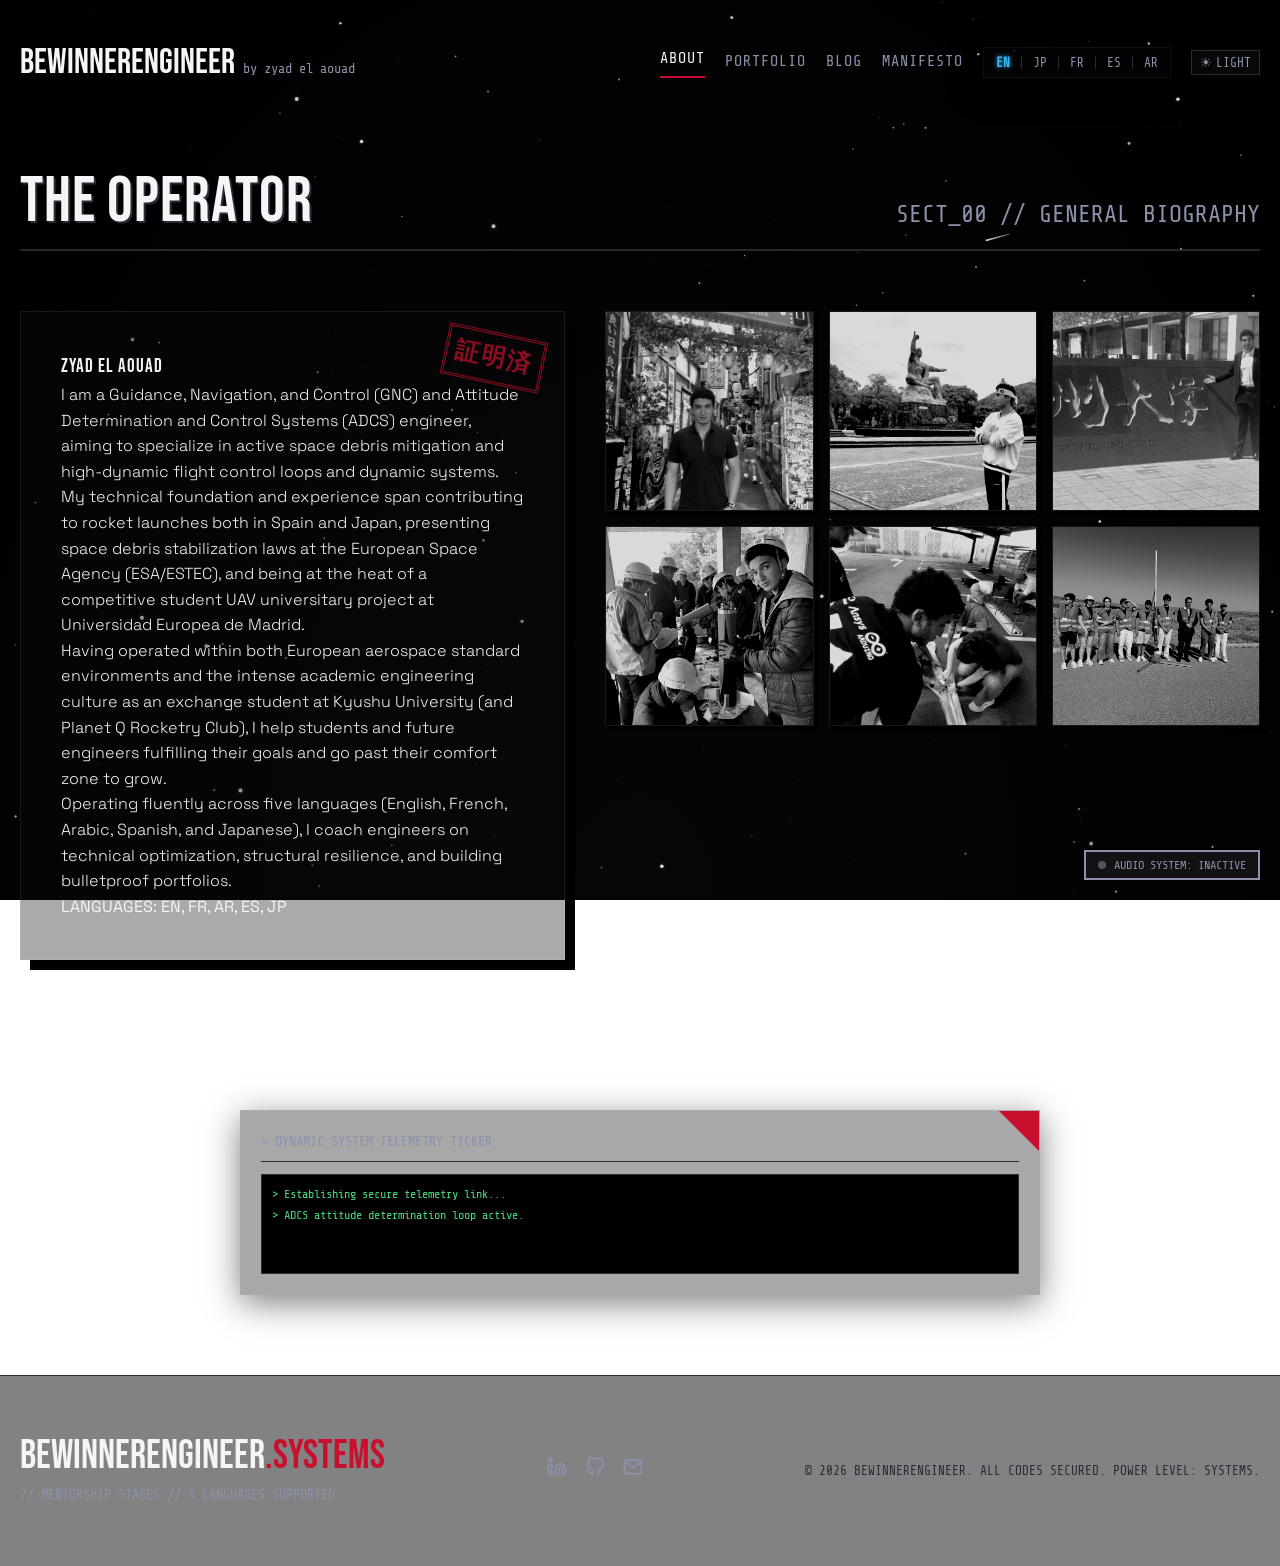
==== commit 4aa361cf: "Theme system: introduce dynamic light and dark theme toggles with persistent local storage and dynam" ====
--- a/about.html
+++ b/about.html
@@ -118,6 +118,11 @@
                     <span style="color: var(--steel-dark); font-size: 0.8rem;">|</span>
                     <button class="lang-btn" data-lang="ar">AR</button>
                 </div>
+
+                <!-- Theme Toggle Button -->
+                <button id="theme-toggle" class="lang-btn" style="border: 1px solid var(--steel-dark); padding: 4px 8px; background-color: rgba(10, 10, 12, 0.8); display: flex; align-items: center; gap: 4px;">
+                    <span id="theme-toggle-icon">☀</span> <span id="theme-toggle-text">LIGHT</span>
+                </button>
             </nav>
         </div>
     </header>
--- a/index.css
+++ b/index.css
@@ -1727,4 +1727,155 @@
     -webkit-backdrop-filter: blur(8px) !important;
 }
 
-
+/* --- LIGHT THEME STYLING OVERRIDES --- */
+body.light-theme {
+    background: radial-gradient(ellipse at bottom, #f9fafb 0%, #f3f4f6 100%) !important;
+    color: #111827 !important;
+    
+    --bg-darkest: #ffffff;
+    --bg-dark: #f3f4f6;
+    --bg-card: rgba(255, 255, 255, 0.75);
+    --bg-panel: rgba(243, 244, 246, 0.85);
+    --crimson: #c8102e;
+    --crimson-hover: #9c0c22;
+    --crimson-glow: rgba(200, 16, 46, 0.08);
+    --crimson-glow-strong: rgba(200, 16, 46, 0.2);
+    --steel: #4b5563;
+    --steel-dark: #cbd5e1;
+    --text-light: #111827;
+    --text-muted: #4b5563;
+    --accent-cyan: #0284c7;
+    --accent-gold: #b45309;
+    --terminal-green: #15803d;
+    
+    --manga-border: 1px solid rgba(0, 0, 0, 0.15);
+    --manga-border-thick: 2px solid rgba(0, 0, 0, 0.3);
+    --manga-border-crimson: 1px solid rgba(200, 16, 46, 0.4);
+}
+
+body.light-theme a,
+body.light-theme .footer-logo,
+body.light-theme nav a {
+    color: #111827 !important;
+}
+
+body.light-theme .footer-link:hover,
+body.light-theme nav a:hover {
+    color: var(--crimson) !important;
+}
+
+body.light-theme .manga-outline {
+    box-shadow: 10px 10px 0px rgba(0, 0, 0, 0.15) !important;
+}
+
+body.light-theme .lang-selector-group {
+    background-color: rgba(255, 255, 255, 0.8) !important;
+    border: 1px solid rgba(0, 0, 0, 0.15) !important;
+}
+
+body.light-theme .lang-btn {
+    color: #4b5563 !important;
+}
+
+body.light-theme .lang-btn.active {
+    color: var(--accent-cyan) !important;
+}
+
+body.light-theme #theme-toggle {
+    background-color: rgba(255, 255, 255, 0.8) !important;
+    border: 1px solid rgba(0, 0, 0, 0.15) !important;
+    color: #4b5563 !important;
+}
+
+body.light-theme #theme-toggle:hover {
+    color: var(--crimson) !important;
+    border-color: var(--crimson) !important;
+}
+
+body.light-theme .dojo-panel,
+body.light-theme .portfolio-card,
+body.light-theme .blueprint-card,
+body.light-theme .terminal-box,
+body.light-theme .manga-panel,
+body.light-theme .comms-form,
+body.light-theme .lang-selector-group,
+body.light-theme .hero-dashboard,
+body.light-theme .countdown-dashboard {
+    background-color: rgba(255, 255, 255, 0.75) !important;
+    border: 1px solid rgba(0, 0, 0, 0.15) !important;
+    box-shadow: 0 8px 32px 0 rgba(0, 0, 0, 0.08) !important;
+}
+
+body.light-theme .terminal-input,
+body.light-theme .terminal-select {
+    background-color: rgba(255, 255, 255, 0.9) !important;
+    border: 1px solid rgba(0, 0, 0, 0.15) !important;
+    color: #111827 !important;
+}
+
+body.light-theme .blueprint-grid {
+    background-image: 
+        linear-gradient(rgba(0, 0, 0, 0.03) 1px, transparent 1px),
+        linear-gradient(90deg, rgba(0, 0, 0, 0.03) 1px, transparent 1px) !important;
+}
+
+body.light-theme .speed-line {
+    stroke: rgba(0, 0, 0, 0.08) !important;
+}
+
+body.light-theme .btn-bankai {
+    background-color: #ffffff !important;
+    color: #111827 !important;
+    border-color: #111827 !important;
+    box-shadow: 3px 3px 0px #111827 !important;
+}
+
+body.light-theme .btn-bankai:hover {
+    background-color: var(--crimson) !important;
+    color: #ffffff !important;
+    border-color: var(--crimson) !important;
+    box-shadow: 3px 3px 0px var(--crimson) !important;
+}
+
+body.light-theme .badge-crimson {
+    background-color: var(--crimson) !important;
+    color: #ffffff !important;
+    border: 2px solid var(--crimson) !important;
+}
+
+body.light-theme #live-card-sandbox {
+    background-color: rgba(255, 255, 255, 0.5) !important;
+    border-color: rgba(0, 0, 0, 0.15) !important;
+}
+
+body.light-theme #blueprint-comments-block {
+    background-color: rgba(255, 255, 255, 0.6) !important;
+    border-top: 2px dashed rgba(0, 0, 0, 0.15) !important;
+}
+
+body.light-theme #audio-toggle {
+    background-color: rgba(255, 255, 255, 0.9) !important;
+    border-color: rgba(0, 0, 0, 0.15) !important;
+    color: #111827 !important;
+}
+
+body.light-theme #audio-toggle span {
+    color: #111827 !important;
+}
+
+body.light-theme .terminal-response-box {
+    border-color: rgba(0, 0, 0, 0.15) !important;
+}
+
+body.light-theme .drawer-body p,
+body.light-theme .drawer-specs p,
+body.light-theme .drawer-specs h5 {
+    color: #111827 !important;
+}
+
+body.light-theme .drawer-specs {
+    border-top: 2px dashed rgba(0, 0, 0, 0.15) !important;
+}
+
+
+
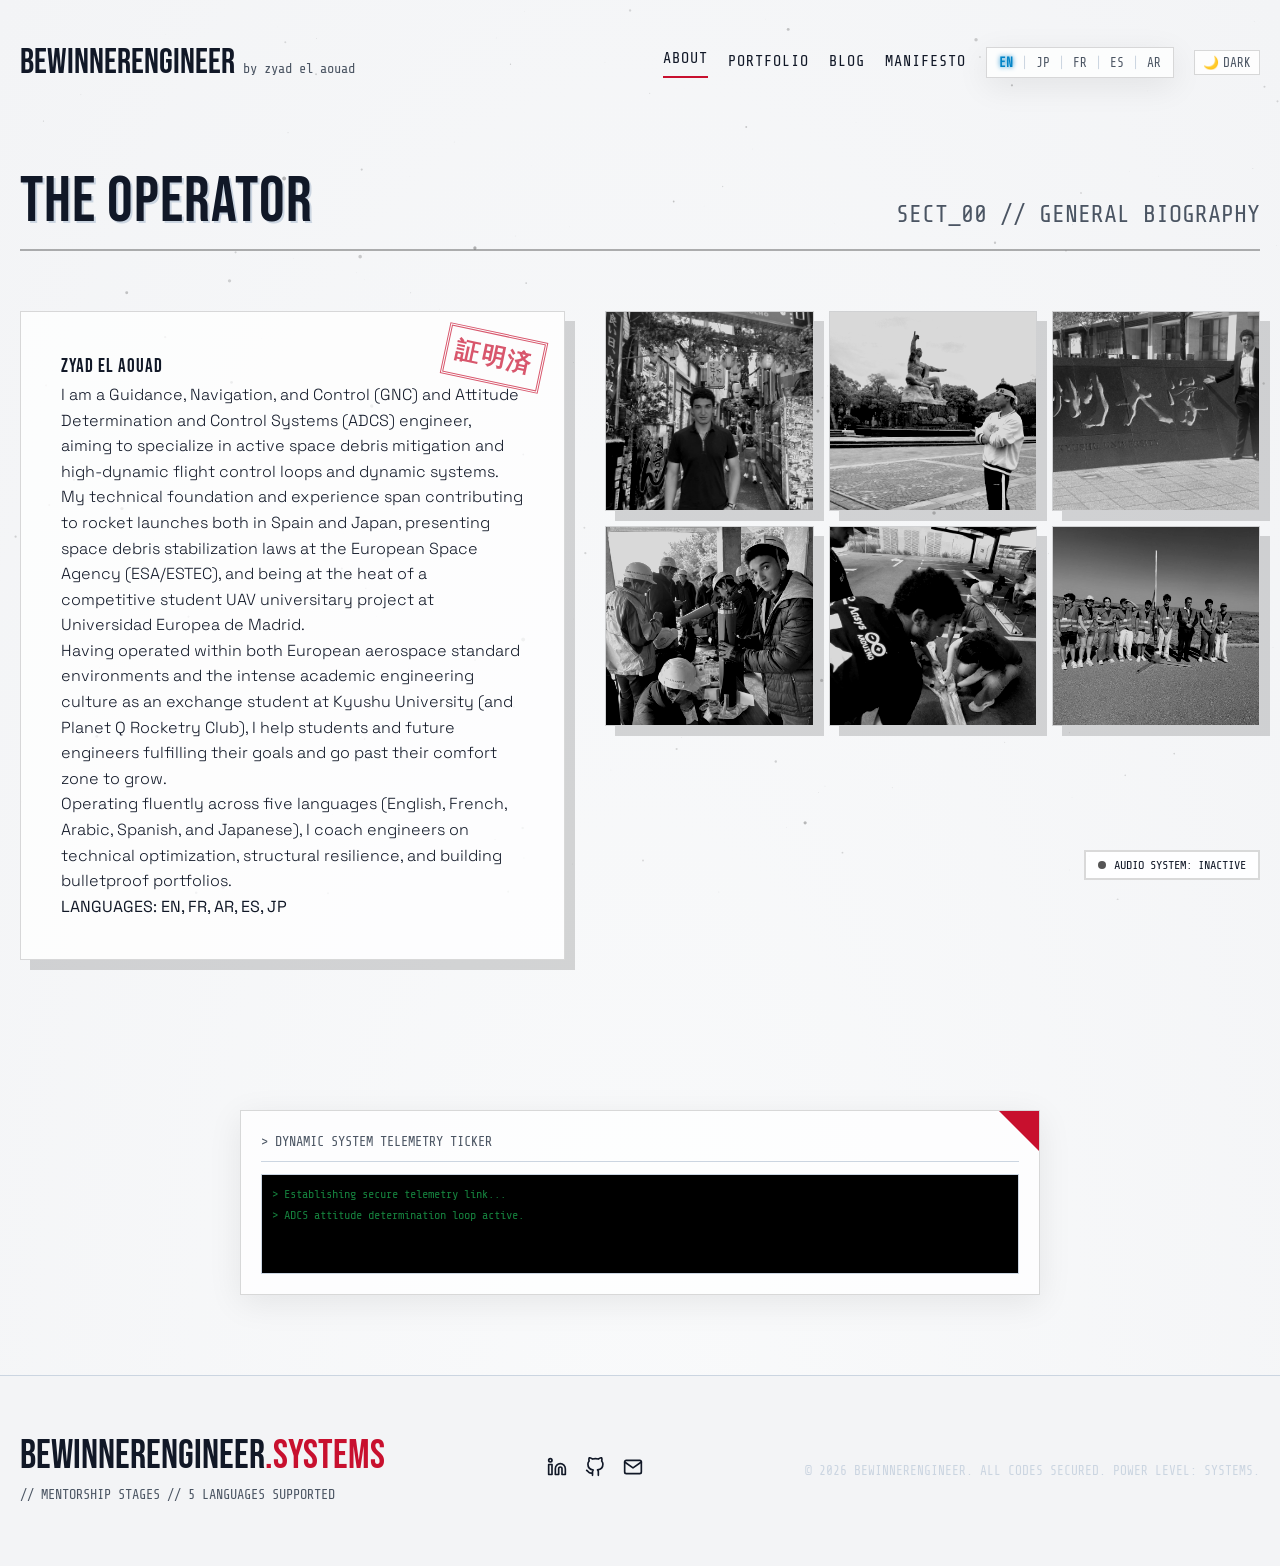
==== commit c50c2fcf: "Theme system: set light theme as the initial default theme across all pages" ====
--- a/about.html
+++ b/about.html
@@ -85,7 +85,7 @@
         }
     </style>
 </head>
-<body class="teaser-body-wrapper">
+<body class="teaser-body-wrapper light-theme">
 
     <!-- Twinkling Starfield Canvas Overlay -->
     <canvas id="speed-lines-canvas"></canvas>
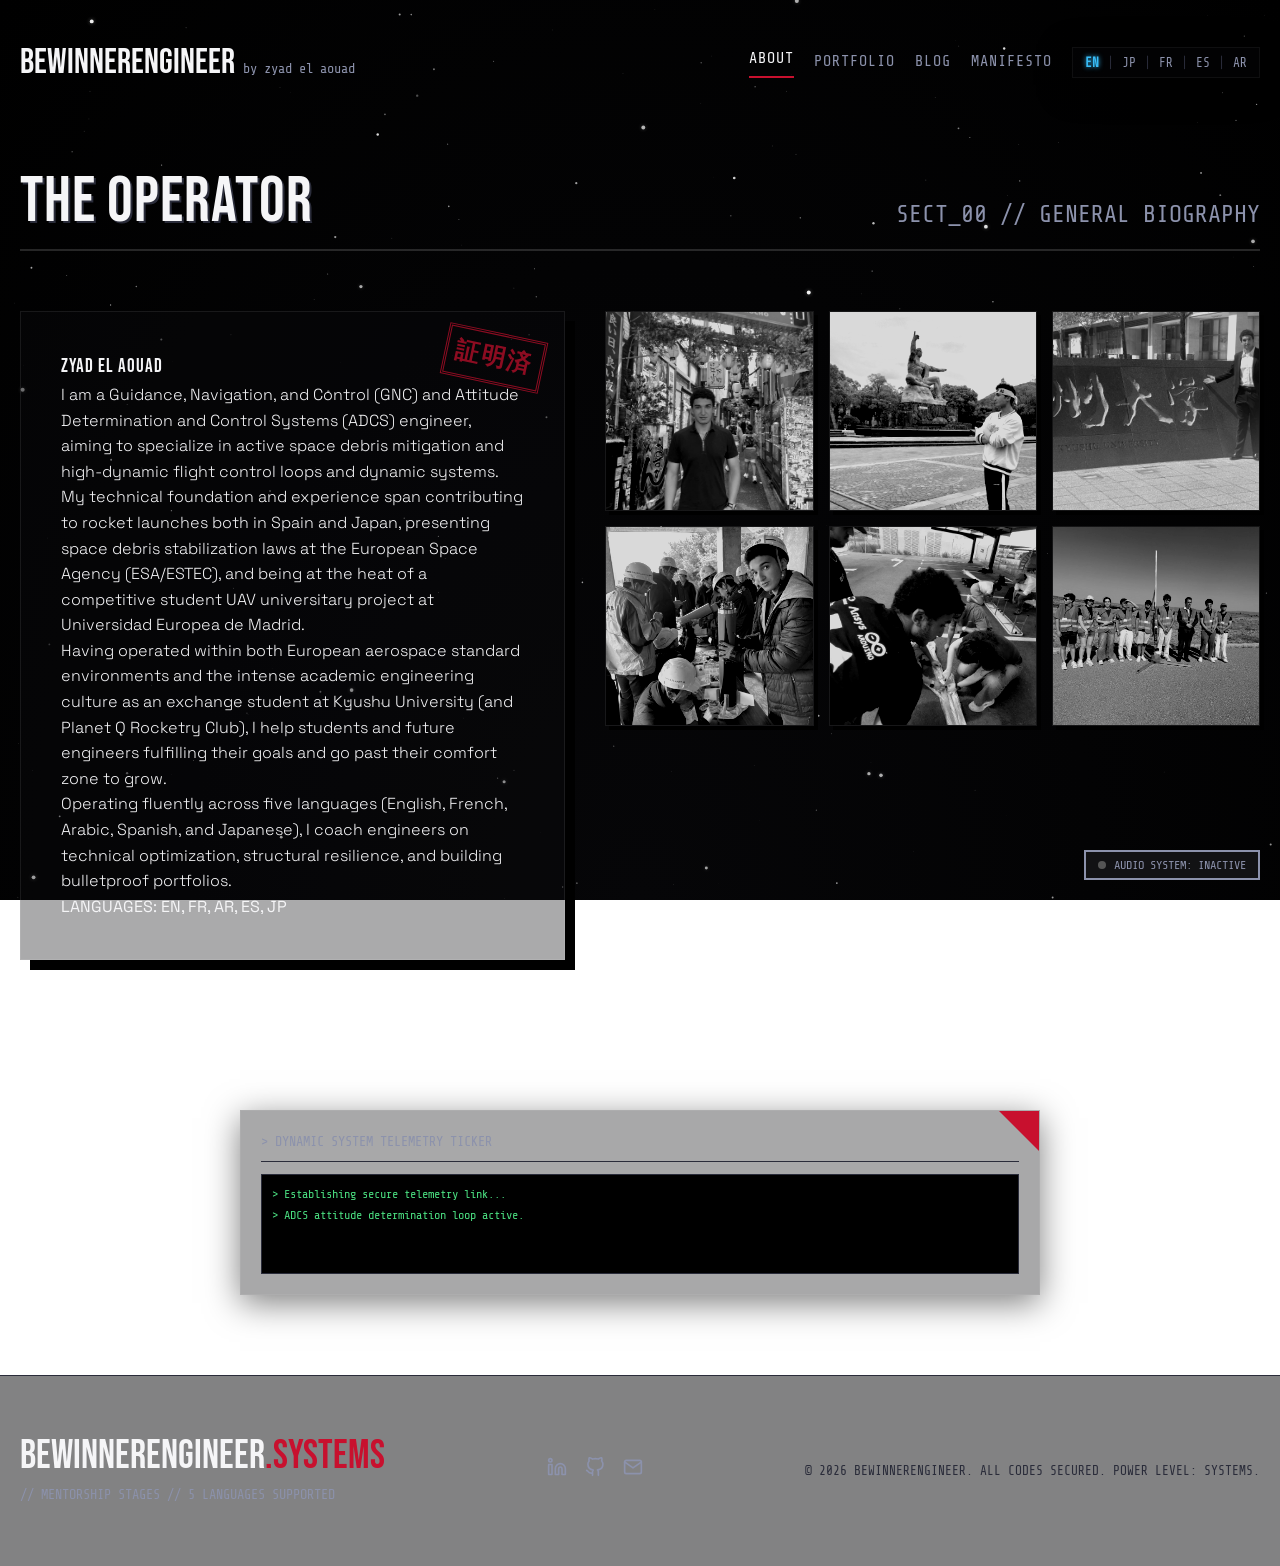
==== commit 910bc54f: "Revert theme switcher system: restore original dark theme layout" ====
--- a/about.html
+++ b/about.html
@@ -85,7 +85,7 @@
         }
     </style>
 </head>
-<body class="teaser-body-wrapper light-theme">
+<body class="teaser-body-wrapper">
 
     <!-- Twinkling Starfield Canvas Overlay -->
     <canvas id="speed-lines-canvas"></canvas>
@@ -118,11 +118,6 @@
                     <span style="color: var(--steel-dark); font-size: 0.8rem;">|</span>
                     <button class="lang-btn" data-lang="ar">AR</button>
                 </div>
-
-                <!-- Theme Toggle Button -->
-                <button id="theme-toggle" class="lang-btn" style="border: 1px solid var(--steel-dark); padding: 4px 8px; background-color: rgba(10, 10, 12, 0.8); display: flex; align-items: center; gap: 4px;">
-                    <span id="theme-toggle-icon">☀</span> <span id="theme-toggle-text">LIGHT</span>
-                </button>
             </nav>
         </div>
     </header>
--- a/index.css
+++ b/index.css
@@ -1727,155 +1727,4 @@
     -webkit-backdrop-filter: blur(8px) !important;
 }
 
-/* --- LIGHT THEME STYLING OVERRIDES --- */
-body.light-theme {
-    background: radial-gradient(ellipse at bottom, #f9fafb 0%, #f3f4f6 100%) !important;
-    color: #111827 !important;
-    
-    --bg-darkest: #ffffff;
-    --bg-dark: #f3f4f6;
-    --bg-card: rgba(255, 255, 255, 0.75);
-    --bg-panel: rgba(243, 244, 246, 0.85);
-    --crimson: #c8102e;
-    --crimson-hover: #9c0c22;
-    --crimson-glow: rgba(200, 16, 46, 0.08);
-    --crimson-glow-strong: rgba(200, 16, 46, 0.2);
-    --steel: #4b5563;
-    --steel-dark: #cbd5e1;
-    --text-light: #111827;
-    --text-muted: #4b5563;
-    --accent-cyan: #0284c7;
-    --accent-gold: #b45309;
-    --terminal-green: #15803d;
-    
-    --manga-border: 1px solid rgba(0, 0, 0, 0.15);
-    --manga-border-thick: 2px solid rgba(0, 0, 0, 0.3);
-    --manga-border-crimson: 1px solid rgba(200, 16, 46, 0.4);
-}
-
-body.light-theme a,
-body.light-theme .footer-logo,
-body.light-theme nav a {
-    color: #111827 !important;
-}
-
-body.light-theme .footer-link:hover,
-body.light-theme nav a:hover {
-    color: var(--crimson) !important;
-}
-
-body.light-theme .manga-outline {
-    box-shadow: 10px 10px 0px rgba(0, 0, 0, 0.15) !important;
-}
-
-body.light-theme .lang-selector-group {
-    background-color: rgba(255, 255, 255, 0.8) !important;
-    border: 1px solid rgba(0, 0, 0, 0.15) !important;
-}
-
-body.light-theme .lang-btn {
-    color: #4b5563 !important;
-}
-
-body.light-theme .lang-btn.active {
-    color: var(--accent-cyan) !important;
-}
-
-body.light-theme #theme-toggle {
-    background-color: rgba(255, 255, 255, 0.8) !important;
-    border: 1px solid rgba(0, 0, 0, 0.15) !important;
-    color: #4b5563 !important;
-}
-
-body.light-theme #theme-toggle:hover {
-    color: var(--crimson) !important;
-    border-color: var(--crimson) !important;
-}
-
-body.light-theme .dojo-panel,
-body.light-theme .portfolio-card,
-body.light-theme .blueprint-card,
-body.light-theme .terminal-box,
-body.light-theme .manga-panel,
-body.light-theme .comms-form,
-body.light-theme .lang-selector-group,
-body.light-theme .hero-dashboard,
-body.light-theme .countdown-dashboard {
-    background-color: rgba(255, 255, 255, 0.75) !important;
-    border: 1px solid rgba(0, 0, 0, 0.15) !important;
-    box-shadow: 0 8px 32px 0 rgba(0, 0, 0, 0.08) !important;
-}
-
-body.light-theme .terminal-input,
-body.light-theme .terminal-select {
-    background-color: rgba(255, 255, 255, 0.9) !important;
-    border: 1px solid rgba(0, 0, 0, 0.15) !important;
-    color: #111827 !important;
-}
-
-body.light-theme .blueprint-grid {
-    background-image: 
-        linear-gradient(rgba(0, 0, 0, 0.03) 1px, transparent 1px),
-        linear-gradient(90deg, rgba(0, 0, 0, 0.03) 1px, transparent 1px) !important;
-}
-
-body.light-theme .speed-line {
-    stroke: rgba(0, 0, 0, 0.08) !important;
-}
-
-body.light-theme .btn-bankai {
-    background-color: #ffffff !important;
-    color: #111827 !important;
-    border-color: #111827 !important;
-    box-shadow: 3px 3px 0px #111827 !important;
-}
-
-body.light-theme .btn-bankai:hover {
-    background-color: var(--crimson) !important;
-    color: #ffffff !important;
-    border-color: var(--crimson) !important;
-    box-shadow: 3px 3px 0px var(--crimson) !important;
-}
-
-body.light-theme .badge-crimson {
-    background-color: var(--crimson) !important;
-    color: #ffffff !important;
-    border: 2px solid var(--crimson) !important;
-}
-
-body.light-theme #live-card-sandbox {
-    background-color: rgba(255, 255, 255, 0.5) !important;
-    border-color: rgba(0, 0, 0, 0.15) !important;
-}
-
-body.light-theme #blueprint-comments-block {
-    background-color: rgba(255, 255, 255, 0.6) !important;
-    border-top: 2px dashed rgba(0, 0, 0, 0.15) !important;
-}
-
-body.light-theme #audio-toggle {
-    background-color: rgba(255, 255, 255, 0.9) !important;
-    border-color: rgba(0, 0, 0, 0.15) !important;
-    color: #111827 !important;
-}
-
-body.light-theme #audio-toggle span {
-    color: #111827 !important;
-}
-
-body.light-theme .terminal-response-box {
-    border-color: rgba(0, 0, 0, 0.15) !important;
-}
-
-body.light-theme .drawer-body p,
-body.light-theme .drawer-specs p,
-body.light-theme .drawer-specs h5 {
-    color: #111827 !important;
-}
-
-body.light-theme .drawer-specs {
-    border-top: 2px dashed rgba(0, 0, 0, 0.15) !important;
-}
-
-
-
+
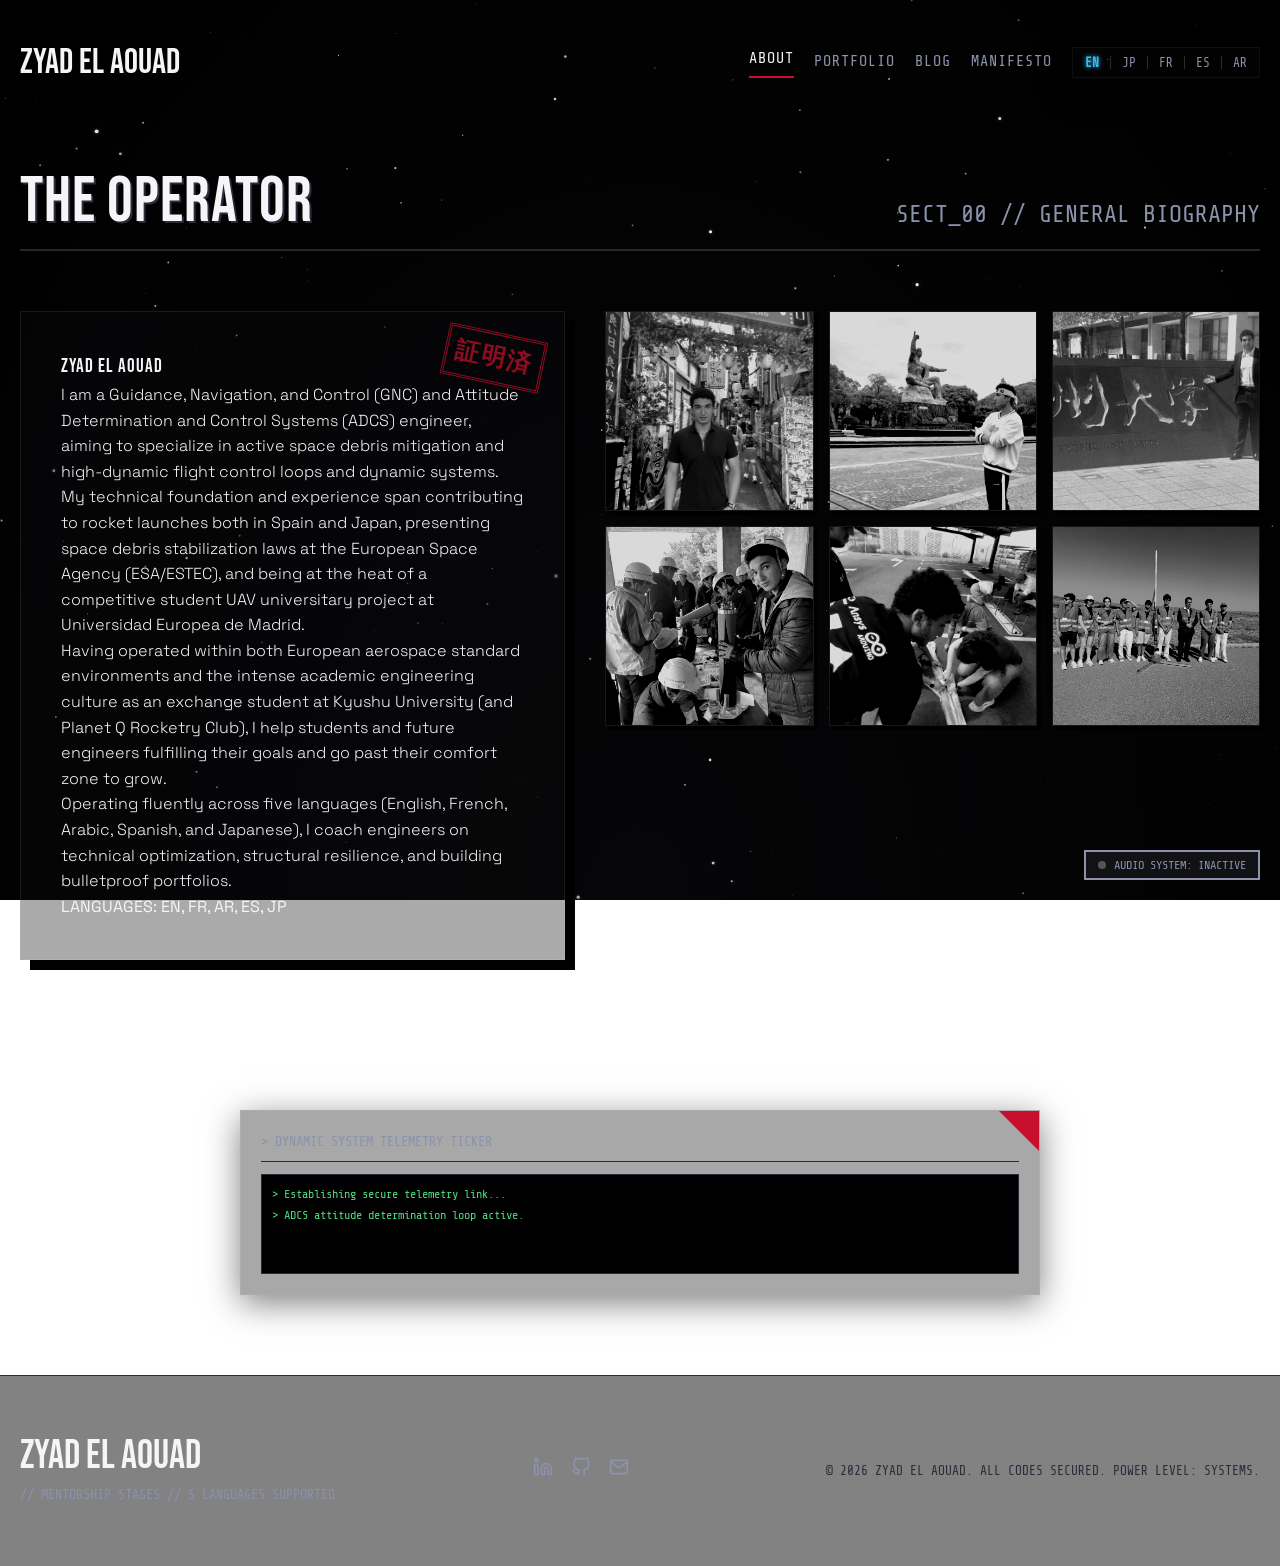
==== commit fbaff45c: "Branding: update logo to Zyad El Aouad and change tagline to Zyad El Aouad: BeWinnerEngineer" ====
--- a/about.html
+++ b/about.html
@@ -1,10 +1,10 @@
-<!DOCTYPE html>
+﻿<!DOCTYPE html>
 <html lang="en">
 <head>
     <meta charset="UTF-8">
     <meta name="viewport" content="width=device-width, initial-scale=1.0">
-    <meta name="description" content="BeWinnerEngineer. High-intensity aerospace GNC mentorship, career portfolio armor, and emotional resilience coaching for future engineers.">
-    <title>BeWinnerEngineer | About the Operator</title>
+    <meta name="description" content="Zyad El Aouad. High-intensity aerospace GNC mentorship, career portfolio armor, and emotional resilience coaching for future engineers.">
+    <title>Zyad El Aouad | About the Operator</title>
     
     <!-- Google Fonts for English/Latin & Cairo for Arabic -->
     <link rel="preconnect" href="https://fonts.googleapis.com">
@@ -95,9 +95,8 @@
         <div class="manga-container" style="display: flex; justify-content: space-between; align-items: center;">
             <div style="display: flex; align-items: baseline; gap: 8px;">
                 <a href="index.html" class="footer-logo" style="font-size: 2.2rem; text-decoration: none; color: inherit;" data-i18n="teaser-logo">
-                    BeWinnerEngineer<span style="color: var(--crimson);">.SYS</span>
-                </a>
-                <span style="font-size: 0.85rem; font-family: var(--font-mono); color: var(--steel); white-space: nowrap;">by zyad el aouad</span>
+                    Zyad El Aouad
+                </a>
             </div>
             
             <nav style="display: flex; gap: 20px; align-items: center; flex-wrap: wrap;">
@@ -194,8 +193,8 @@
     <footer style="border-top: 1px solid var(--steel-dark); padding: 40px 0;">
         <div class="manga-container" style="display: flex; justify-content: space-between; align-items: center; flex-wrap: wrap; gap: 20px;">
             <div>
-                <a href="index.html" class="footer-logo" style="text-decoration: none; color: inherit;">
-                    BeWinnerEngineer<span style="color: var(--crimson);">.SYSTEMS</span>
+                <a href="index.html" class="footer-logo" style="text-decoration: none; color: inherit;" data-i18n="teaser-logo">
+                    Zyad El Aouad
                 </a>
                 <p style="color: var(--steel); font-family: var(--font-mono); font-size: 0.85rem; margin-top: 8px;" data-i18n="teaser-footer-sub">
                     // MENTORSHIP STAGES // 5 LANGUAGES SUPPORTED
@@ -267,3 +266,4 @@
     <script src="app.js?v=2.1"></script>
 </body>
 </html>
+
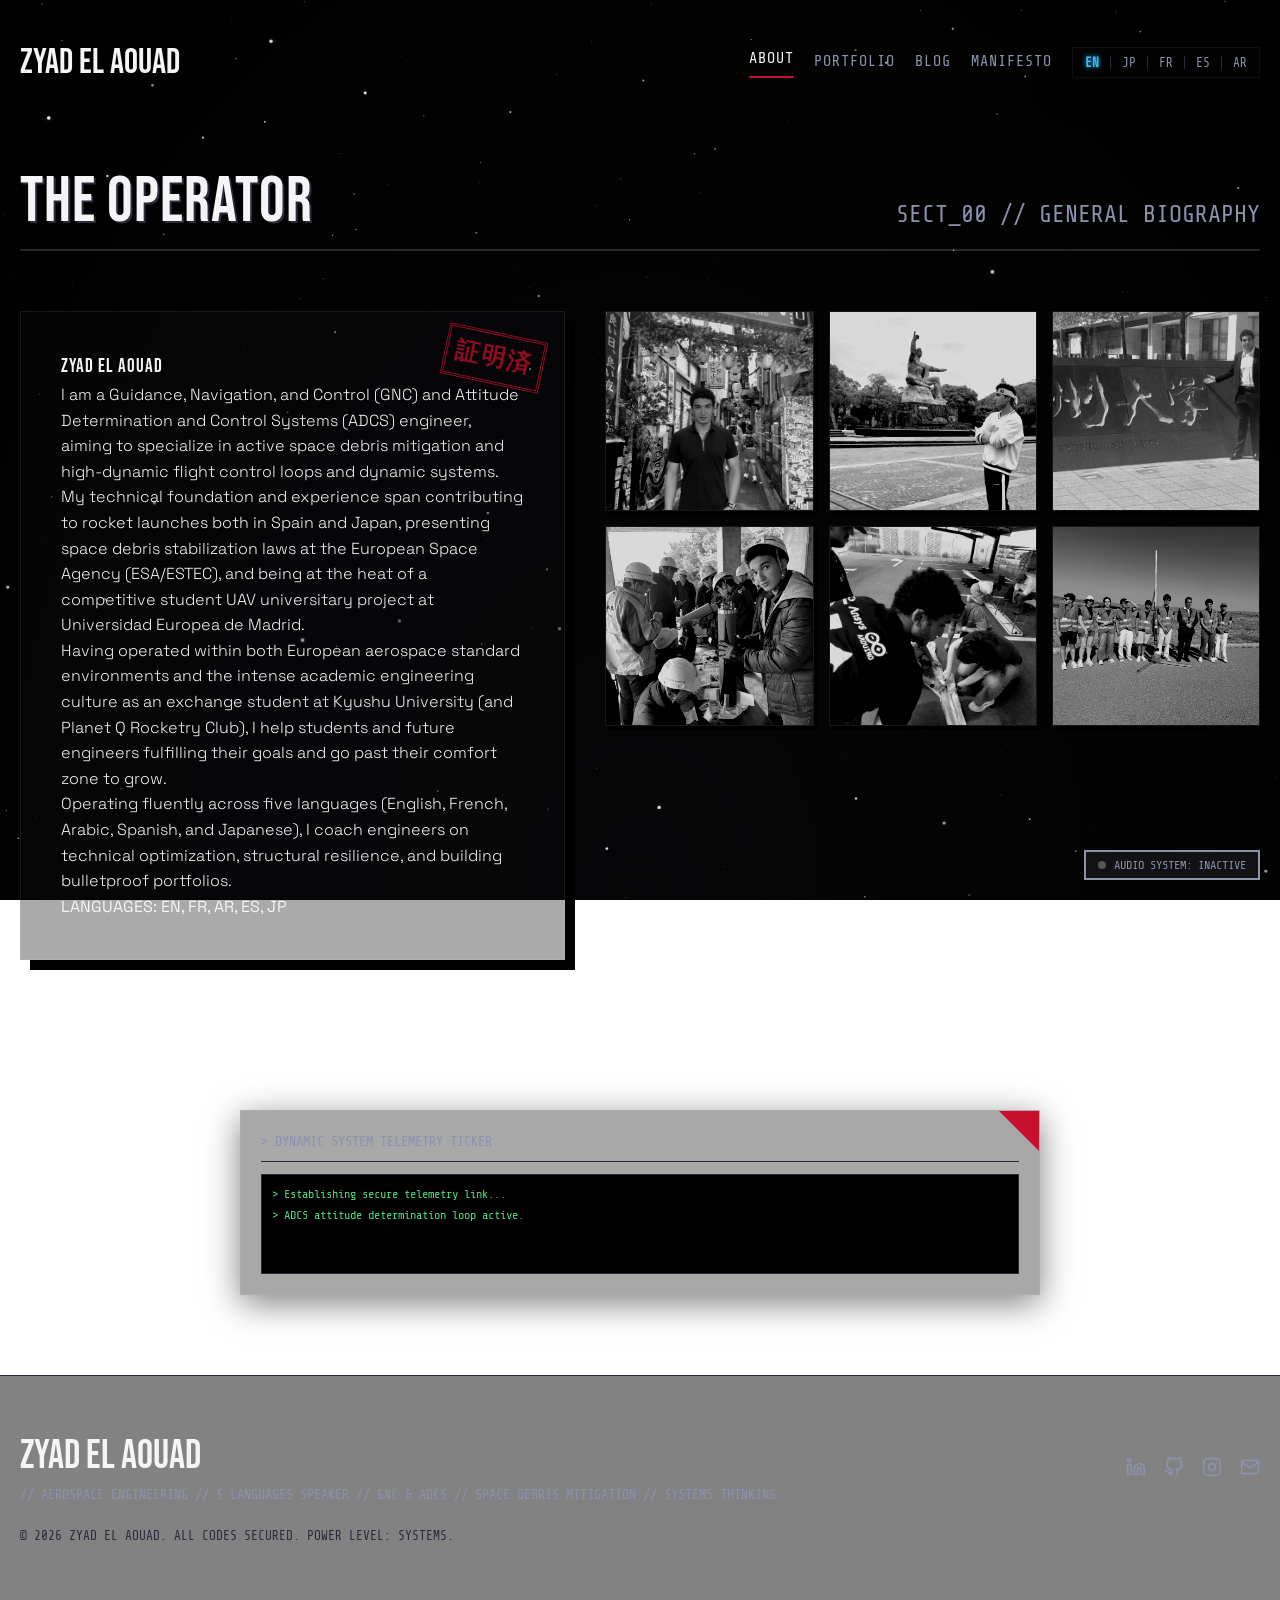
==== commit 1948fa97: "Branding: add Instagram icon link to footer across all subpages" ====
--- a/about.html
+++ b/about.html
@@ -208,13 +208,16 @@
                 <a href="https://github.com/ZyadElAouad" target="_blank" rel="noopener noreferrer" class="social-link" title="GitHub" style="color: var(--steel); transition: color 0.2s ease;">
                     <svg xmlns="http://www.w3.org/2000/svg" width="20" height="20" viewBox="0 0 24 24" fill="none" stroke="currentColor" stroke-width="2" stroke-linecap="round" stroke-linejoin="round"><path d="M9 19c-5 1.5-5-2.5-7-3m14 6v-3.87a3.37 3.37 0 0 0-.94-2.61c3.14-.35 6.44-1.54 6.44-7A5.44 5.44 0 0 0 20 4.77 5.07 5.07 0 0 0 19.91 1S18.73.65 16 2.48a13.38 13.38 0 0 0-7 0C6.27.65 5.09 1 5.09 1A5.07 5.07 0 0 0 5 4.77a5.44 5.44 0 0 0-1.5 3.78c0 5.42 3.3 6.61 6.44 7A3.37 3.37 0 0 0 9 18.13V22"/></svg>
                 </a>
+                <a href="https://www.instagram.com/zyadelaouad/" target="_blank" rel="noopener noreferrer" class="social-link" title="Instagram" style="color: var(--steel); transition: color 0.2s ease;">
+                    <svg xmlns="http://www.w3.org/2000/svg" width="20" height="20" viewBox="0 0 24 24" fill="none" stroke="currentColor" stroke-width="2" stroke-linecap="round" stroke-linejoin="round"><rect x="2" y="2" width="20" height="20" rx="5" ry="5"/><path d="M16 11.37A4 4 0 1 1 12.63 8 4 4 0 0 1 16 11.37z"/><line x1="17.5" y1="6.5" x2="17.51" y2="6.5"/></svg>
+                </a>
                 <a href="mailto:elaouadzyad@gmail.com" class="social-link" title="Email" style="color: var(--steel); transition: color 0.2s ease;">
                     <svg xmlns="http://www.w3.org/2000/svg" width="20" height="20" viewBox="0 0 24 24" fill="none" stroke="currentColor" stroke-width="2" stroke-linecap="round" stroke-linejoin="round"><path d="M4 4h16c1.1 0 2 .9 2 2v12c0 1.1-.9 2-2 2H4c-1.1 0-2-.9-2-2V6c0-1.1.9-2 2-2z"/><path d="M22 6l-10 7L2 6"/></svg>
                 </a>
             </div>
 
             <div class="footer-copy" style="font-family: var(--font-mono); font-size: 0.8rem; color: var(--steel-dark); margin: 0;" data-i18n="teaser-footer-copy">
-                &copy; 2026 BEWINNERENGINEER. ALL CODES SECURED. POWER LEVEL: SYSTEMS.
+                &copy; 2026 ZYAD EL AOUAD. ALL CODES SECURED. POWER LEVEL: SYSTEMS.
             </div>
         </div>
     </footer>
@@ -267,3 +270,4 @@
 </body>
 </html>
 
+
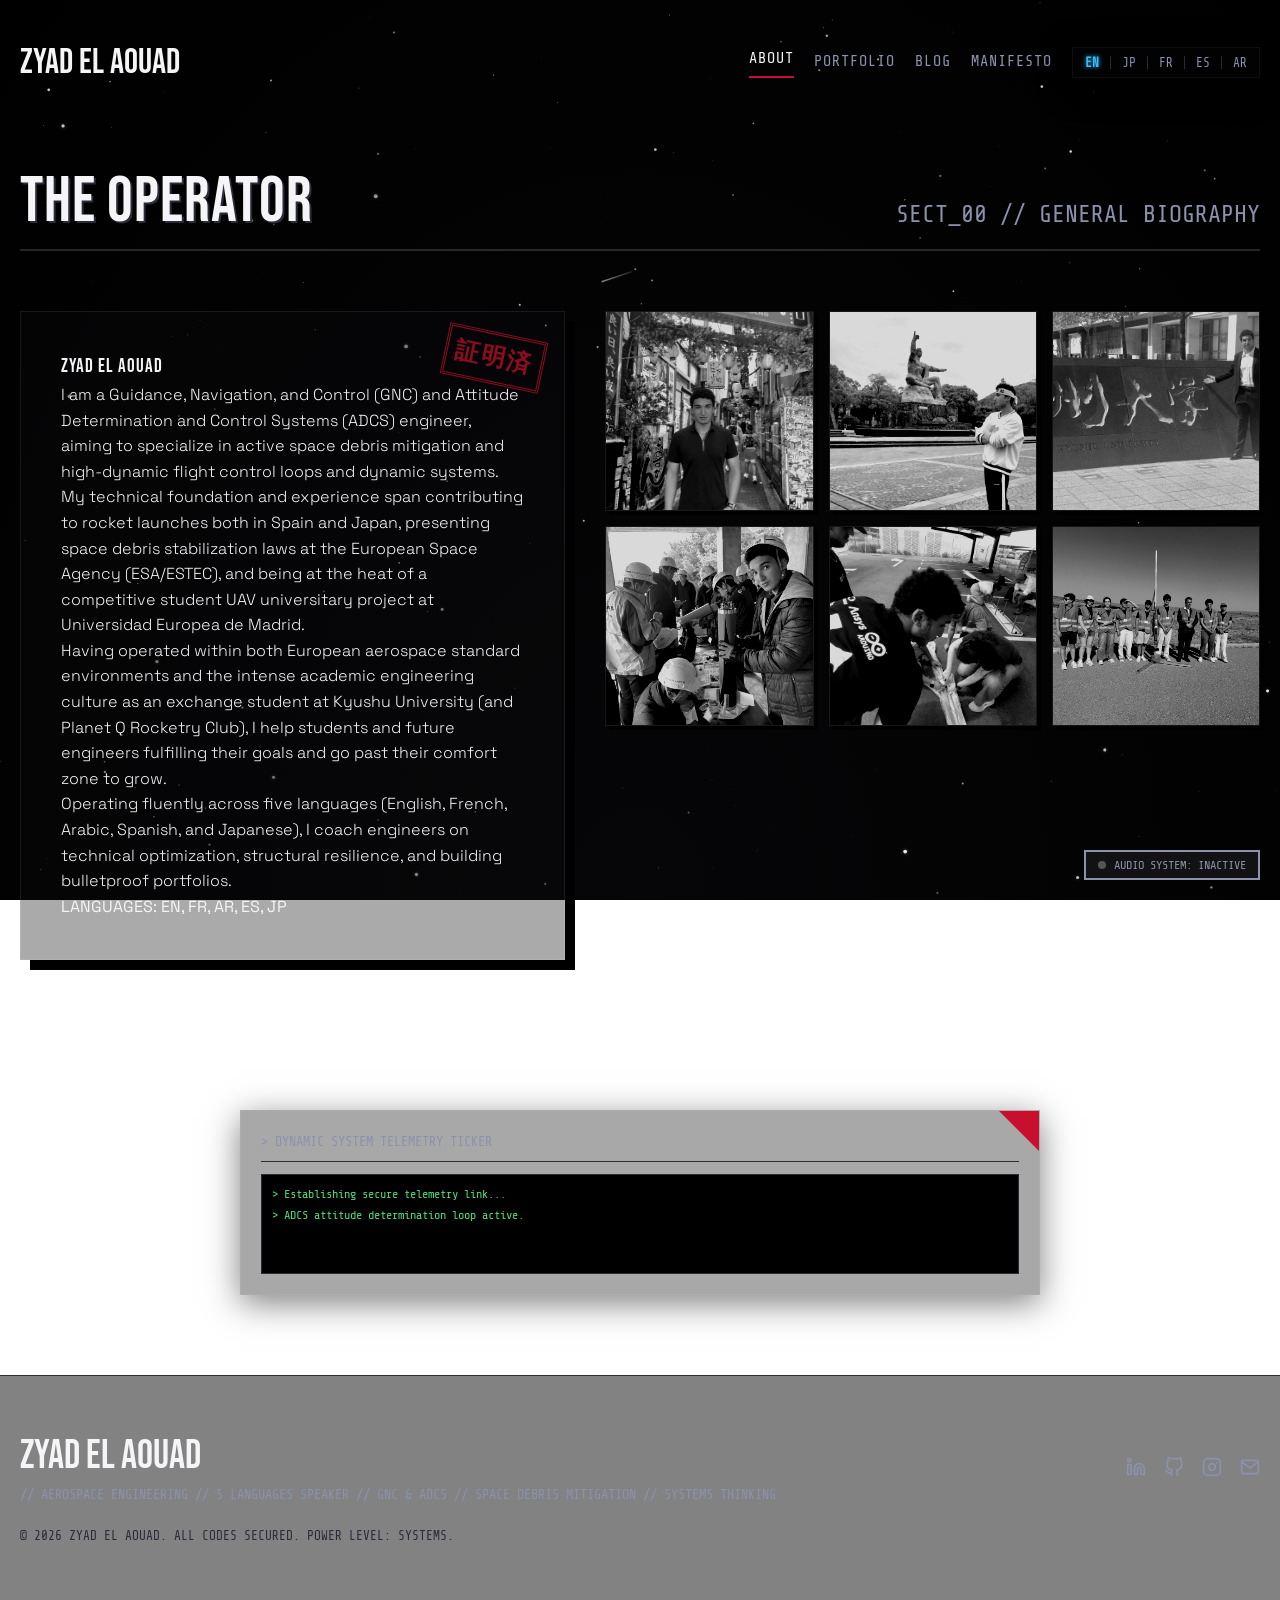
==== commit 803f5d73: "The changes in terms of description and file name for the html files of the website." ====
--- a/about.html
+++ b/about.html
@@ -3,8 +3,8 @@
 <head>
     <meta charset="UTF-8">
     <meta name="viewport" content="width=device-width, initial-scale=1.0">
-    <meta name="description" content="Zyad El Aouad. High-intensity aerospace GNC mentorship, career portfolio armor, and emotional resilience coaching for future engineers.">
-    <title>Zyad El Aouad | About the Operator</title>
+    <meta name="description" content="Zyad El Aouad. Aerospace Engineer, 5 languages polyglot. Interests: in ADCS, guidance navigation and control (GNC), rocket propulsion, fluid dynamics, space robotics, orbital dynamics and flight simulation.">
+    <title>Zyad El Aouad | About me</title>
     
     <!-- Google Fonts for English/Latin & Cairo for Arabic -->
     <link rel="preconnect" href="https://fonts.googleapis.com">
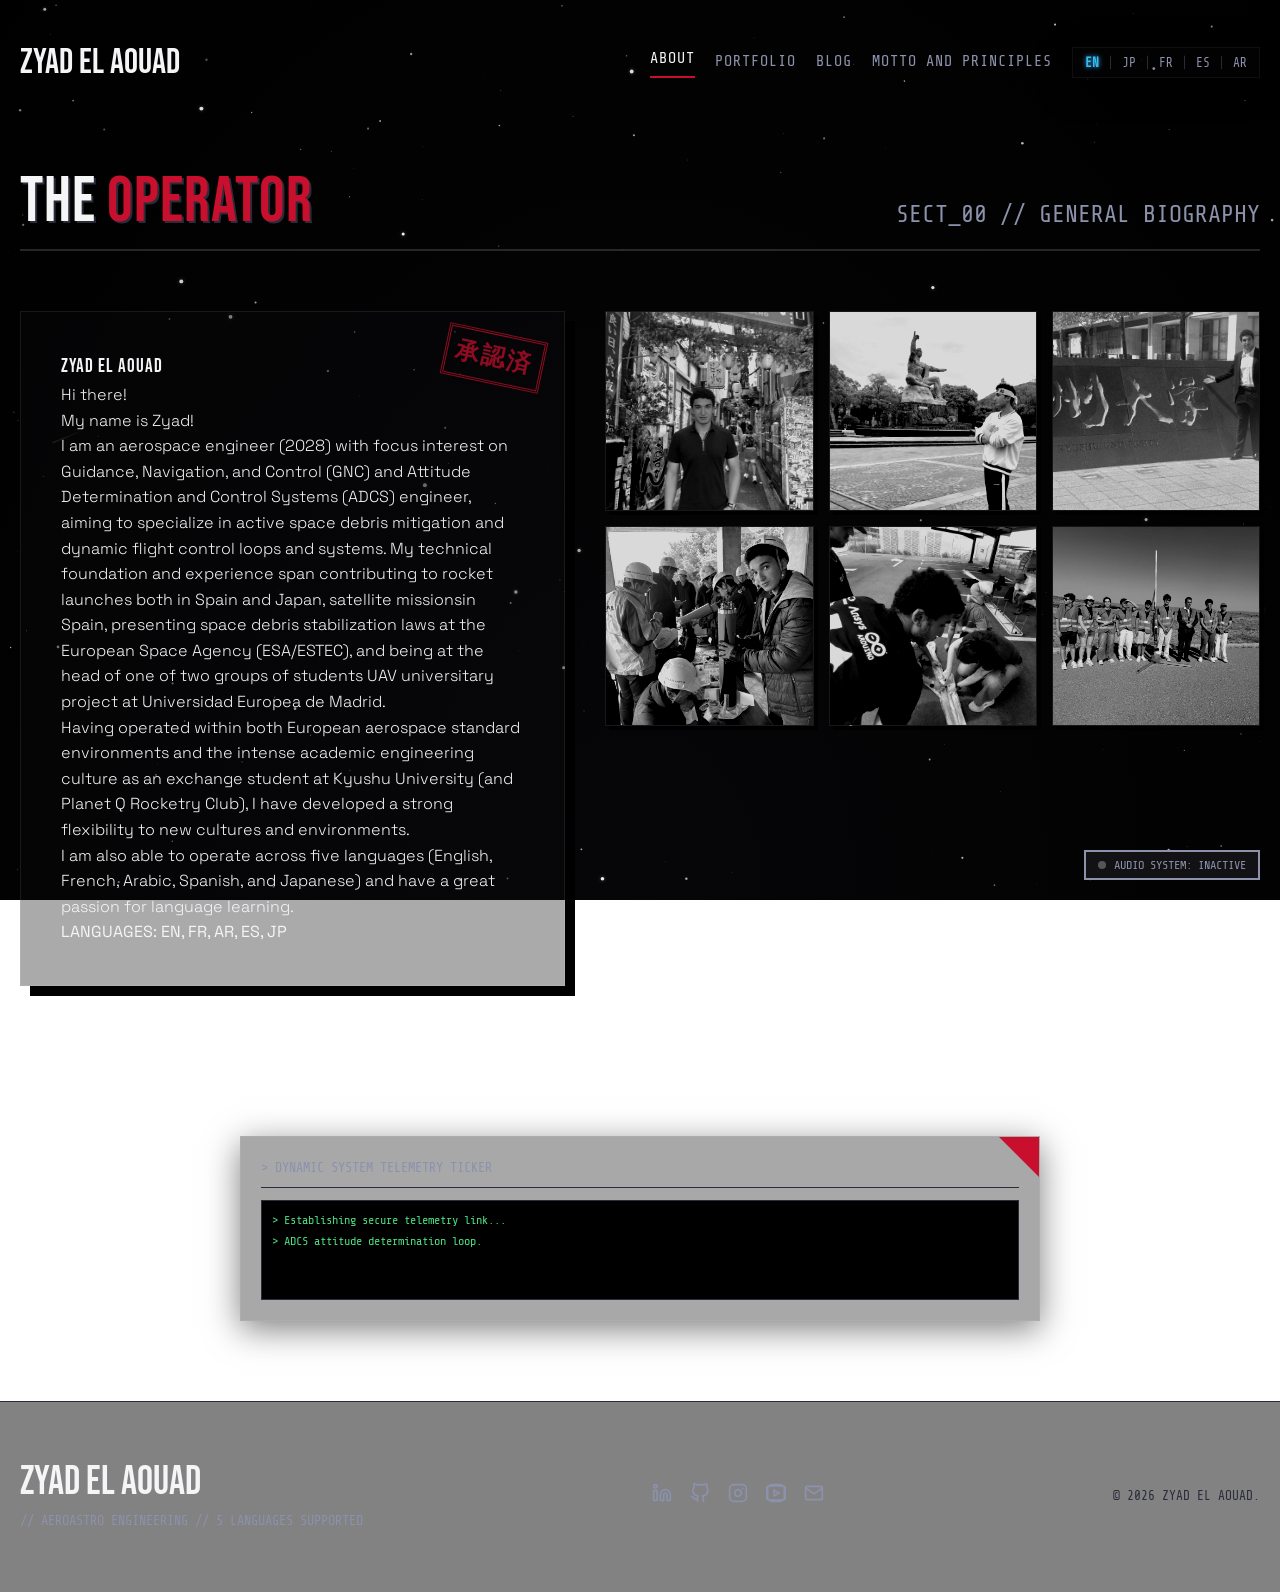
==== commit ed54d084: ""Description changed with enter the dojo removed"" ====
--- a/about.html
+++ b/about.html
@@ -101,9 +101,9 @@
             
             <nav style="display: flex; gap: 20px; align-items: center; flex-wrap: wrap;">
                 <a href="about.html" class="footer-link active-nav-link" style="font-size: 0.95rem; letter-spacing: 1px;" data-i18n="nav-about">ABOUT</a>
-                <a href="portfolio.html" class="footer-link" style="font-size: 0.95rem; letter-spacing: 1px;" data-i18n="nav-portfolio">PORTFOLIO</a>
+                <a href="portfolio.hhtml" class="footer-link" style="font-size: 0.95rem; letter-spacing: 1px;" data-i18n="nav-portfolio">PORTFOLIO</a>
                 <a href="blog.html" class="footer-link" style="font-size: 0.95rem; letter-spacing: 1px;" data-i18n="nav-blog">BLOG</a>
-                <a href="manifesto.html" class="footer-link" style="font-size: 0.95rem; letter-spacing: 1px;" data-i18n="nav-manifesto">MANIFESTO</a>
+                <a href="motto.html" class="footer-link" style="font-size: 0.95rem; letter-spacing: 1px;" data-i18n="nav-motto">MOTTO AND PRINCIPLES</a>
                 
                 <!-- Sleek Monospace Language Picker -->
                 <div class="lang-selector-group" style="display: flex; align-items: center; gap: 6px; border: 1px solid var(--steel-dark); padding: 4px 8px; background-color: rgba(10, 10, 12, 0.8);">
@@ -132,19 +132,20 @@
 
             <div class="about-grid">
                 <div class="about-bio-panel manga-outline">
-                    <div class="japanese-stamp" style="font-size: 1.5rem; top: 20px; right: 20px;">証明済</div>
+                    <div class="japanese-stamp" style="font-size: 1.5rem; top: 20px; right: 20px;">承認済</div>
                     <h3 data-i18n="about-name">ZYAD EL AOUAD</h3>
                     <p class="about-para" data-i18n="about-para-1">
-                        I am a Guidance, Navigation, and Control (GNC) and Attitude Determination and Control Systems (ADCS) engineer, aiming to specialize in active space debris mitigation and high-dynamic flight control loops and dynamic systems. My technical foundation and experience span contributing to rocket launches both in Spain and Japan, presenting space debris stabilization laws at the European Space Agency (ESA/ESTEC), and being at the heat of a competitive student UAV universitary project at Universidad Europea de Madrid.
+                        Hi there!<br> My name is Zyad!<br> I am an aerospace engineer (2028) with focus interest on Guidance, Navigation, and Control (GNC) and Attitude Determination and Control Systems (ADCS) engineer, aiming to specialize in active space debris mitigation and dynamic flight control loops and systems. My technical foundation and experience span contributing to rocket launches both in Spain and Japan, satellite missionsin Spain, presenting space debris stabilization laws at the European Space Agency (ESA/ESTEC), and being at the head of one of two groups of students UAV universitary project at Universidad Europea de Madrid.<br>
                     </p>
                     <p class="about-para" data-i18n="about-para-2">
-                        Having operated within both European aerospace standard environments and the intense academic engineering culture as an exchange student at Kyushu University (and Planet Q Rocketry Club), I help students and future engineers fulfilling their goals and go past their comfort zone to grow.
+                        Having operated within both European aerospace standard environments and the intense academic engineering culture as an exchange student at Kyushu University (and Planet Q Rocketry Club), I have developed a strong flexibility to new cultures and environments.<br>
                     </p>
                     <p class="about-para" data-i18n="about-para-3">
-                        Operating fluently across five languages (English, French, Arabic, Spanish, and Japanese), I coach engineers on technical optimization, structural resilience, and building bulletproof portfolios.
+                        I am also able to operate across five languages (English, French, Arabic, Spanish, and Japanese) and have a great passion for language learning.<br>
                     </p>
                     <div class="about-meta" data-i18n="about-langs">LANGUAGES: EN, FR, AR, ES, JP</div>
                 </div>
+
 
                 <!-- Gallery Grid -->
                 <div class="about-gallery">
@@ -183,7 +184,7 @@
             </div>
             <div class="telemetry-feed" id="telemetry-log" style="height: 100px; color: var(--terminal-green);">
                 <div class="telemetry-line">> Establishing secure telemetry link...</div>
-                <div class="telemetry-line">> ADCS attitude determination loop active.</div>
+                <div class="telemetry-line">> ADCS attitude determination loop.</div>
             </div>
         </div>
 
@@ -197,7 +198,7 @@
                     Zyad El Aouad
                 </a>
                 <p style="color: var(--steel); font-family: var(--font-mono); font-size: 0.85rem; margin-top: 8px;" data-i18n="teaser-footer-sub">
-                    // MENTORSHIP STAGES // 5 LANGUAGES SUPPORTED
+                    // AEROASTRO ENGINEERING // 5 LANGUAGES SUPPORTED
                 </p>
             </div>
             
@@ -211,13 +212,16 @@
                 <a href="https://www.instagram.com/zyadelaouad/" target="_blank" rel="noopener noreferrer" class="social-link" title="Instagram" style="color: var(--steel); transition: color 0.2s ease;">
                     <svg xmlns="http://www.w3.org/2000/svg" width="20" height="20" viewBox="0 0 24 24" fill="none" stroke="currentColor" stroke-width="2" stroke-linecap="round" stroke-linejoin="round"><rect x="2" y="2" width="20" height="20" rx="5" ry="5"/><path d="M16 11.37A4 4 0 1 1 12.63 8 4 4 0 0 1 16 11.37z"/><line x1="17.5" y1="6.5" x2="17.51" y2="6.5"/></svg>
                 </a>
+                <a href="https://www.youtube.com/@zyadelaouad" target="_blank" rel="noopener noreferrer" class="social-link" title="YouTube" style="color: var(--steel); transition: color 0.2s ease;">
+                    <svg xmlns="http://www.w3.org/2000/svg" width="20" height="20" viewBox="0 0 24 24" fill="none" stroke="currentColor" stroke-width="2" stroke-linecap="round" stroke-linejoin="round"><rect x="2" y="2" width="20" height="20" rx="5" ry="5"/><path d="M23.498 6.186a3.016 3.016 0 0 0-2.122-2.136C19.505 3.545 12 3.545 12 3.545s-7.505 0-9.377.505A3.017 3.017 0 0 0 .502 6.186C0 8.07 0 12 0 12s0 3.93.502 5.814a3.016 3.016 0 0 0 2.122 2.136c1.871.505 9.376.505 9.376.505s7.505 0 9.377-.505a3.015 3.015 0 0 0 2.122-2.136C24 15.93 24 12 24 12s0-3.93-.502-5.814zM9.545 15.568V8.432L15.818 12l-6.273 3.568z"/></svg>
+                </a>
                 <a href="mailto:elaouadzyad@gmail.com" class="social-link" title="Email" style="color: var(--steel); transition: color 0.2s ease;">
                     <svg xmlns="http://www.w3.org/2000/svg" width="20" height="20" viewBox="0 0 24 24" fill="none" stroke="currentColor" stroke-width="2" stroke-linecap="round" stroke-linejoin="round"><path d="M4 4h16c1.1 0 2 .9 2 2v12c0 1.1-.9 2-2 2H4c-1.1 0-2-.9-2-2V6c0-1.1.9-2 2-2z"/><path d="M22 6l-10 7L2 6"/></svg>
                 </a>
             </div>
 
             <div class="footer-copy" style="font-family: var(--font-mono); font-size: 0.8rem; color: var(--steel-dark); margin: 0;" data-i18n="teaser-footer-copy">
-                &copy; 2026 ZYAD EL AOUAD. ALL CODES SECURED. POWER LEVEL: SYSTEMS.
+                &copy; 2026 ZYAD EL AOUAD.
             </div>
         </div>
     </footer>
